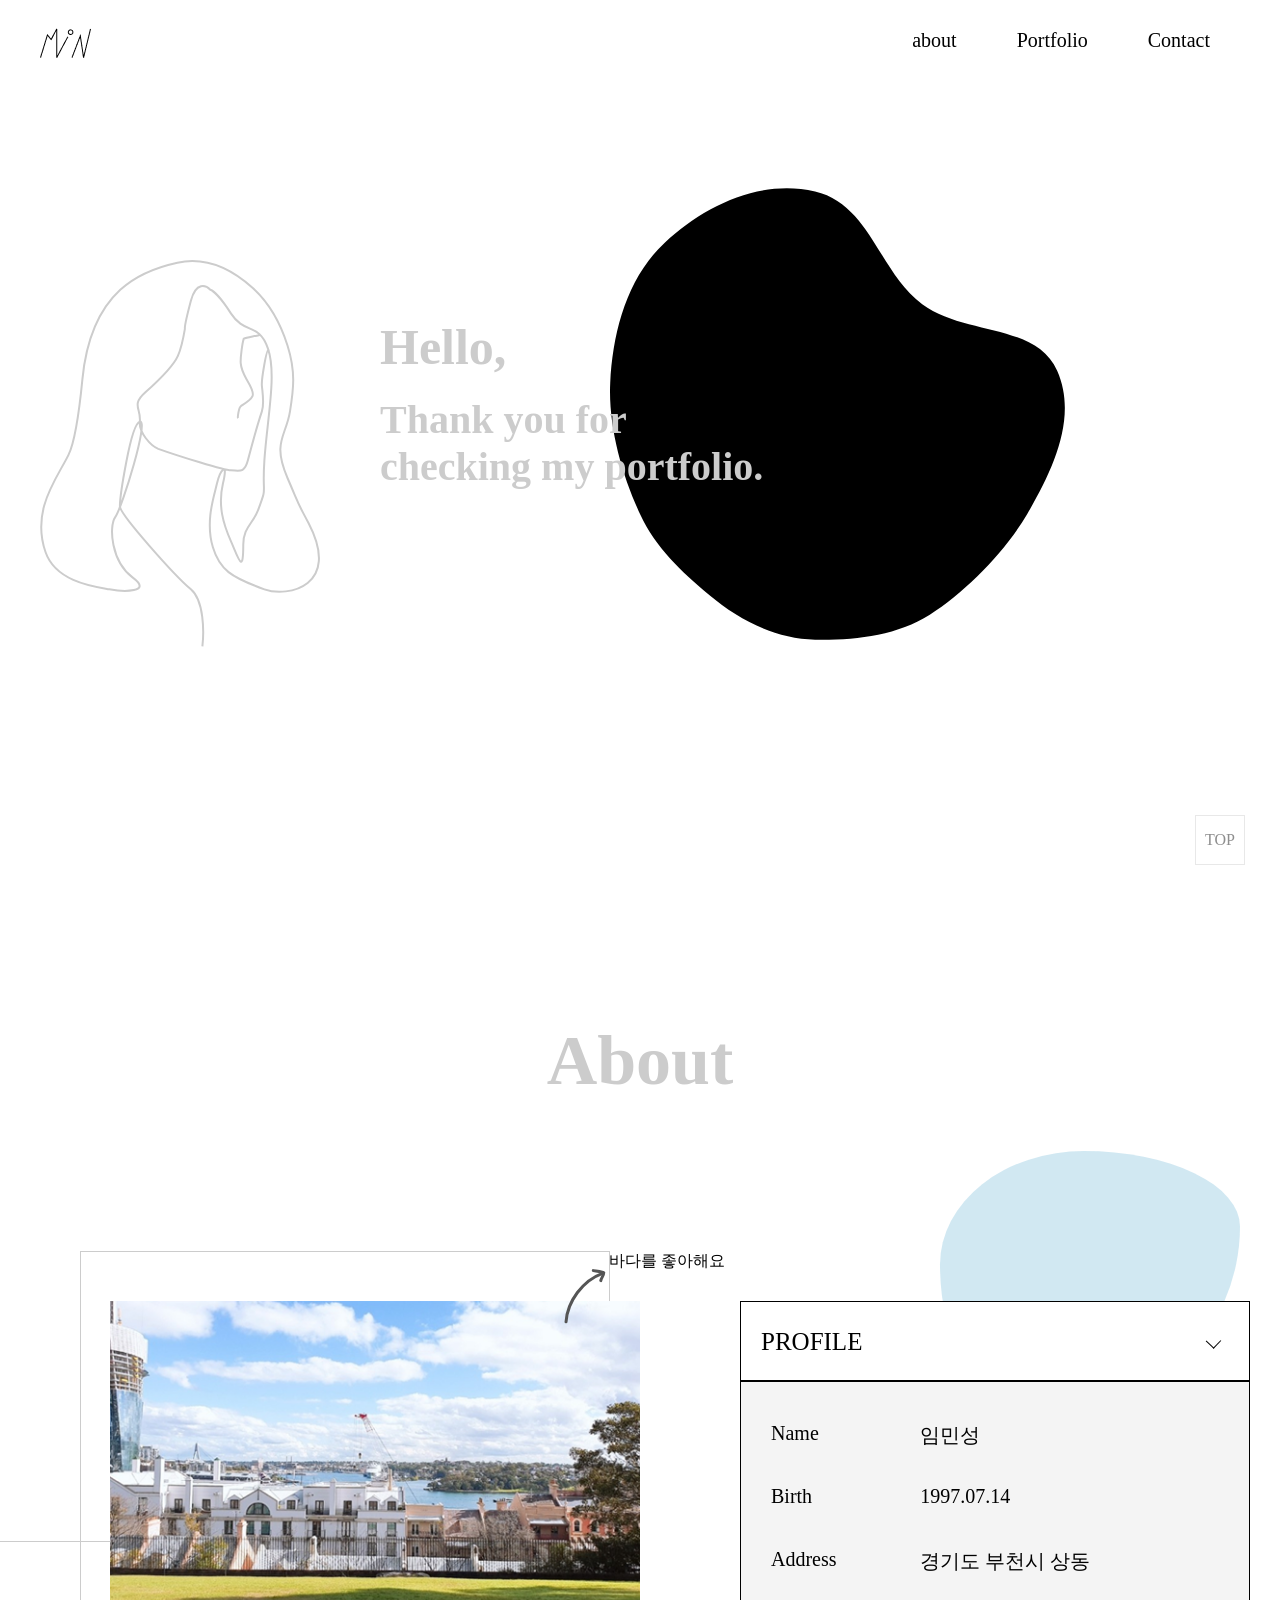
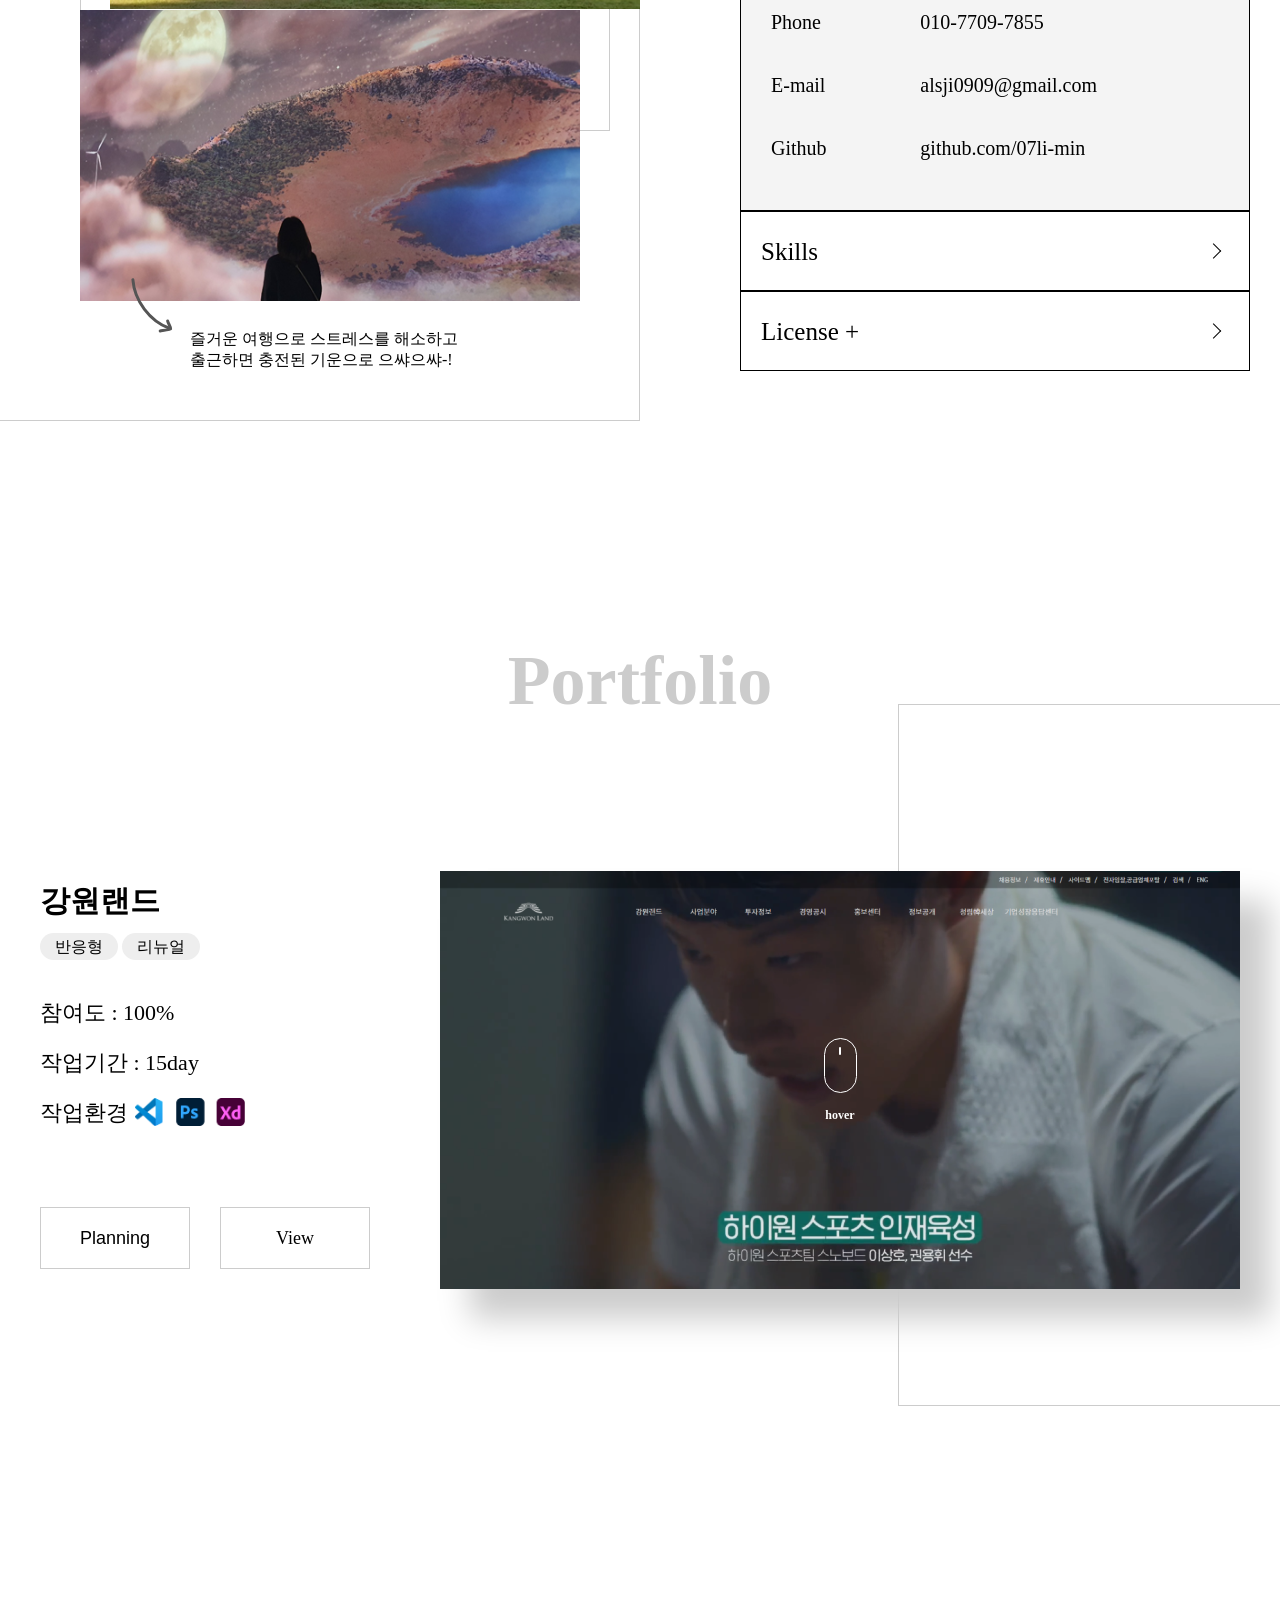
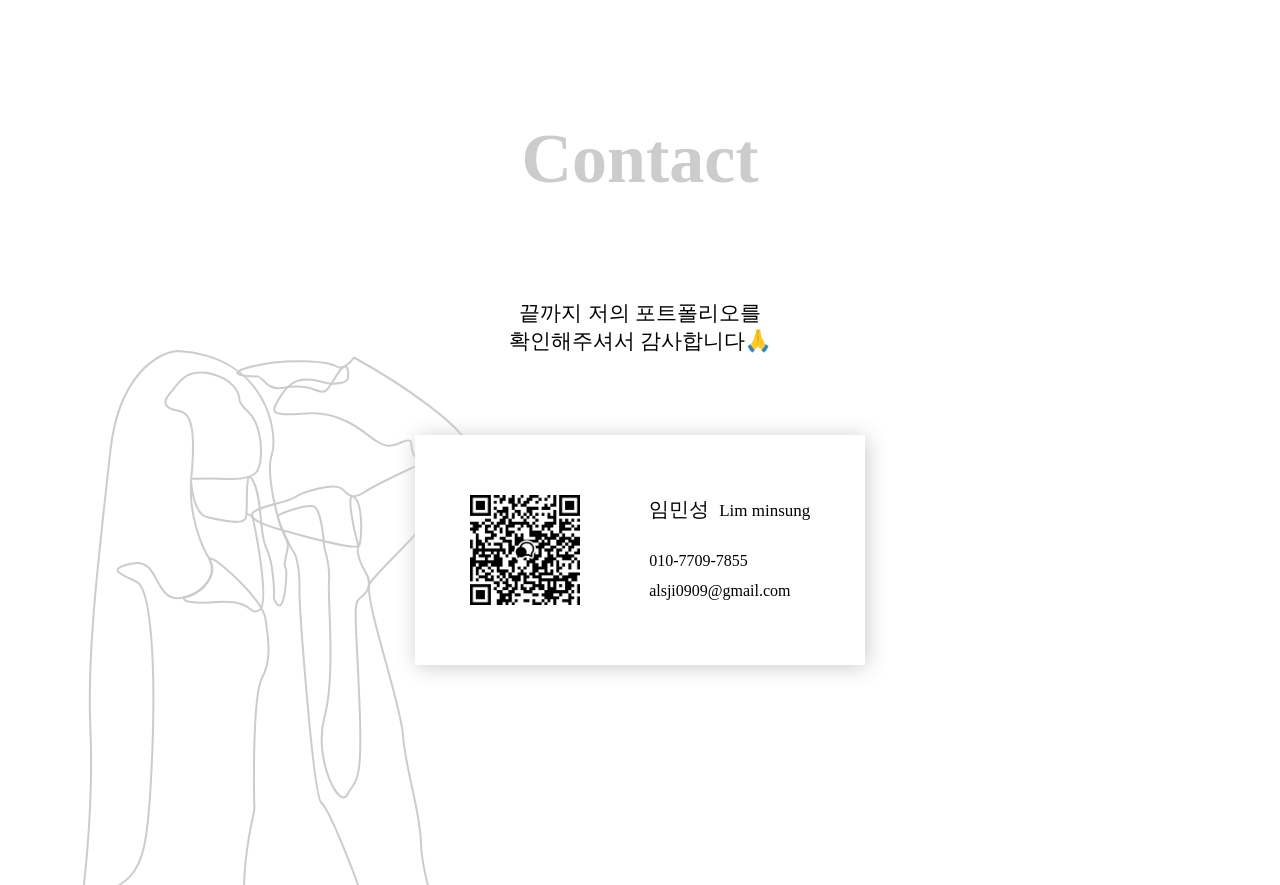
==== index.html @ 7eab8bcd "Add files via upload" ====
<!DOCTYPE html>
<html lang="ko">
<head>
  <meta charset="UTF-8">
  <meta http-equiv="X-UA-Compatible" content="IE=edge">
  <meta name="viewport" content="width=device-width, initial-scale=1.0">
  <meta property="og:url" content="//lmspor.dothome.co.kr/portfolio/">
  <meta property="og:title" content="개인포트폴리오">
  <meta property="og:description" content="개인 포트폴리오 입니다">
  <meta property="og:type" content="website">
  <link rel="icon" sizes="36x36" href="./img/favicon/android-icon-36x36.png">
  <link rel="icon" sizes="48x48" href="./img/favicon/android-icon-48x48.png">
  <link rel="icon" sizes="57x57" href="./img/favicon/apple-icon-57x57.png">
  <link rel="icon" sizes="60x60" href="./img/favicon/apple-icon-60x60.png">
  <link rel="icon"  sizes="16x16" href="./img/favicon/favicon-16x16.png">
  <link rel="icon"  sizes="32x32" href="./img/favicon/favicon-32x32.png">
  <link rel="manifest" href="/manifest.json">
  <meta name="msapplication-TileColor" content="#ffffff">
  <meta name="msapplication-TileImage" content="./img/favicon/ms-icon-144x144.png">
  <meta name="theme-color" content="#ffffff">
  <title>임민성 | 웹퍼블리셔 포트폴리오</title>
  <link rel="stylesheet" href="./css/reset.css">
  <link rel="stylesheet" href="./css/font.css">
  <link rel="stylesheet" href="./css/lib/swiper(4.5.1).css">
  <link rel="stylesheet" href="./css/lib/aos.css">
  <link rel="stylesheet" href="./css/index.css">
  <script src="./js/lib/jquery-3.6.0.js"></script>
  <script src="./js/lib/swiper(4.5.1).min.js"></script>
  <script src="./js/lib/aos.js"></script>
  <script src="./js/index.js"></script>
</head>
<body>
    <header class="hd">
      <div class="inner">
        <h1 class="logo"><a href="#"><img src="./img/logo.png" alt="logo"></a></h1>
        <ul class="pc-gnb">
          <li class="dep1"><a href="#about">about</a></li>
          <li class="dep1"><a href="#portfolio">Portfolio</a></li>
          <li class="dep1"><a href="#contact">Contact</a></li>
        </ul>
        <ul class="mob-gnb">
          <li class="dep1"><a href="#about">about</a></li>
          <li class="dep1"><a href="#portfolio">Portfolio</a></li>
          <li class="dep1"><a href="#contact">Contact</a></li>
          <li class="wave"></li>
        </ul>
        <div class="menu-btn">
          <button>
            <span class="bar bar1"></span>
            <span class="bar bar2"></span>
            <span class="bar bar3"></span>
          </button>
        </div>
      </div>
    </header>
    <section class=" kv">
      <div class="inner">
        <div class="left">
          <svg width="280" height="387" viewBox="0 0 280 387" fill="none" xmlns="http://www.w3.org/2000/svg" style="">
            <path class="she-path" d="M162.388 386.33C164.055 371.996 164.088 340.53 150.888 329.33C134.388 315.33 79.8883 254.33 79.8883 246.33C79.8883 238.33 90.3142 164.187 99.8142 161.687M99.8142 161.687C109.314 159.187 82.3883 246.83 75.3883 256.83C68.3883 266.83 71.5 301.83 92.5 317.33C113.5 332.83 82.8884 331.83 69.3884 329.33C55.8884 326.83 16 322.5 5.50001 292C-9.06676 249.687 17 218.33 28.5 194.83C33.1555 185.316 37.5 169.5 42.3884 119.33C51.216 28.7301 102.888 10.1875 137.388 2.68747C171.888 -4.81253 197.5 14.3301 212.5 27.8301C227.5 41.3301 239.112 59.1704 247.5 85.5C255.888 111.83 253.5 129.517 250 151.33C245.911 176.815 232 182 247.5 218C263 254 256.013 239.161 268.5 263C301.5 326 247.911 337.756 224.388 329.33C190.888 317.33 179.5 309.5 172.888 287.33C165.161 261.416 173.888 236.83 176.888 223.83C179.888 210.83 188.77 198.687 182.888 223.83C177.743 245.824 183.388 264.187 190.888 281.187C198.388 298.187 203.27 315.945 203.27 284.545C203.27 267.188 212.886 264.161 218.27 249.687C227.888 223.83 221.888 238.33 224.388 200.329C227.149 158.373 237.005 114.467 227.888 88.3296C218.77 62.1871 204.888 74.8296 190.888 53.3296C179.688 36.1296 172.555 30.4963 170.388 29.8296C166.055 25.3296 156.088 21.2296 150.888 40.8296C145.688 60.4296 144.722 67.663 144.888 68.8296C143.888 74.8296 141.088 88.6296 137.888 95.8296C133.888 104.83 119.888 119.33 105.388 132.33C90.8883 145.33 101.314 148.187 99.8142 161.687ZM99.8142 161.687C98.6142 172.487 110.937 185.996 118.27 188.83C138.27 195.996 184.488 210.33 190.888 210.33C198.888 210.33 204.388 213.829 207.888 200.329C211.388 186.83 219.388 158.83 221.888 151.33C224.388 143.83 222.921 136.086 221.888 125.83C221.27 119.687 226.408 89.8296 228.408 89.8296C226.862 84.7821 222.216 74.273 218.77 75.1871C215 76.1871 206.437 77.6871 203.77 78.6871C202.27 83.1871 200.317 97.9871 200.717 103.187C201.217 109.687 204.5 115.687 206.5 119.187C208.5 122.687 214.5 131.687 212.5 136.187C210.5 140.687 202.77 144.687 200.77 146.187C198.77 147.687 197.5 157.187 198 158.187" stroke="#CCCCCC" stroke-width="2" ></path>
          </svg>
        </div>
        <div class="right">
          <div class="text-area">
            <h1>Hello,</h1>
            <p>Thank you for</p>
            <p>checking my portfolio.</p>
          </div>
          <svg class="item circle" width="455" height="453" viewBox="0 0 455 453">
            <path>
              <animate attributeName="d"  dur="30s" repeatCount="indefinite"
                values="
                M204.562 4.14417C152.639 -11.172 94.132 18.2284 54.5915 55.2389C17.0999 90.3317 2.70712 144.095 0.212524 195.419C-1.88547 238.583 11.8031 287.473 30.0558 326.634C45.7526 360.312 70.6122 383.407 98.9953 407.359C128.934 432.623 165.413 451.314 204.562 451.984C244.09 452.66 285.537 448.075 319 427C354.833 404.432 394.652 363.2 416.056 326.634C441.849 282.569 469.381 228.759 446.056 183.336C421.905 136.306 344.083 159.602 301.647 128.114C258.452 96.0628 256.136 19.3571 204.562 4.14417Z;
                M207.896 7.78632e-10C141.265 -0.000121204 95.6657 14.1502 55.481 51.3341C17.3785 86.5912 2.75121 140.607 0.21597 192.171C-1.91621 235.537 11.9954 284.656 30.5455 324C46.4981 357.836 71.7627 381.039 100.608 405.103C131.035 430.486 168.108 449.264 207.896 449.937C248.068 450.616 290.19 446.01 324.198 424.836C360.615 402.162 401.082 360.738 422.835 324C449.049 279.729 459.365 232.942 453.324 180.032C447.283 127.121 413.058 82.9697 369.931 51.3341C326.032 19.1326 281.513 7.78632e-10 207.896 7.78632e-10Z;
                M204.678 7.75243e-10C137.18 -0.000120677 90.9875 14.0886 50.2796 51.1106C11.681 86.2143 -21.7606 157.918 19 202C59.7606 246.082 67 259 67 296C67 333 39.3753 359.968 72.3201 405.982C105.265 451.996 164.373 447.309 204.678 447.979C245.374 448.655 291.132 433.066 325.583 411.984C362.475 389.409 400.38 359.168 422.416 322.59C448.971 278.512 459.422 231.928 453.302 179.248C447.182 126.568 412.512 82.6086 368.823 51.1106C324.353 19.0494 279.255 7.75243e-10 204.678 7.75243e-10Z;
                M212.934 4.23836e-10C147.662 -0.000121755 138.205 26.2321 114.996 75.6696C91.7879 125.107 85.0187 121.071 28.9316 180.848C-27.1556 240.625 10.5582 326.388 39.5688 358.17C68.5794 389.951 57.9422 379.357 92.7549 407.607C127.568 435.857 173.958 451.303 212.934 451.979C252.287 452.661 296.537 436.932 329.851 415.662C365.526 392.885 402.181 362.375 423.491 325.47C449.17 280.998 459.276 233.999 453.358 180.848C447.44 127.698 413.914 83.3462 371.666 51.567C328.662 19.2194 285.051 4.23836e-10 212.934 4.23836e-10Z;
                " />
              </path>
          </svg>
        </div>
      </div>
    </section>
    <section id="about" class="about">
      <h1 class="content-tit">About</h1>
      <div class="about-cont">
        <div class="photo-box" data-aos="fade-up">
          <div class="line">
            <p class="line1"></p>
            <p class="line2"></p>
          </div>
            <div class="photo photo-1">
              <p class="text">
                <img src="./img/photo-1.png" alt="photo-1">
                <span>바다를 좋아해요</span>
                <svg width="61" height="72" viewBox="0 0 61 72" fill="none" xmlns="http://www.w3.org/2000/svg">
                  <g id="arrow-top">
                    <path class="arrow-top1" d="M12.0251 60.833C13.5176 40.0454 28.7979 19.5915 48.45 12.3075" stroke="#555" stroke-width="3" stroke-linecap="round"/>
                    <path class="arrow-top2" d="M39.3237 9.60924C40.3289 9.79784 49.7429 10.9686 49.7535 11.2865C49.8598 14.4882 47.3477 16.6579 46.7887 19.6373" stroke="#555" stroke-width="3" stroke-linecap="round"/>
                  </g>
                </svg>
              </p>
            </div>
            <div class="photo photo-2">
              <p class="text">
                <img src="./img/photo-2.png" alt="photo-2">
                <span>즐거운 여행으로 스트레스를 해소하고<br>출근하면 충전된 기운으로 으쌰으쌰-!</span>
                <svg width="62" height="73" viewBox="0 0 62 73" fill="none" xmlns="http://www.w3.org/2000/svg" style="">
                  <g id="arrow-bottom">
                    <path class="arrow-bottom1" d="M12.8907 11.7403C14.3833 32.5279 29.6636 52.9817 49.3157 60.2657" stroke="#555555" stroke-width="3" stroke-linecap="round"></path>
                    <path class="arrow-bottom2" d="M40.1894 62.9639C41.1946 62.7753 50.6085 61.6045 50.6191 61.2866C50.7254 58.0849 48.2133 55.9152 47.6543 52.9358" stroke="#555555" stroke-width="3" stroke-linecap="round"></path>
                  </g>
                </svg>
              </p>
            </div>
        </div>
        <div class="accordion-box" data-aos="fade-up" data-aos-delay="300">
          <ul class="accordion">
            <li class="menu1 profile">
              <h2 class="main-tit">PROFILE</h2>
              <ul class="menu2">
                <li>
                  <p class="tit">Name</p>
                  <span class="txt">임민성</span>
                </li>
                <li>
                  <p class="tit">Birth</p>
                  <span class="txt">1997.07.14</span>
                </li>
                <li>
                  <p class="tit">Address</p>
                  <span class="txt">경기도 부천시 상동</span>
                </li>
                <li>
                  <p class="tit">Phone</p>
                  <span class="txt">010-7709-7855</span>
                </li>
                <li>
                  <p class="tit">E-mail</p>
                  <span class="txt">alsji0909@gmail.com</span>
                </li>
                <li>
                  <p class="tit">Github</p>
                  <a class="txt" href="//github.com/07li-min" target="_blank">github.com/07li-min</a>
                </li>
              </ul>
            </li>
            <li class="menu1 skills">
              <h2 class="main-tit">Skills</h2>
              <ul class="menu2">
                <li>
                  <p class="tit">
                    <i><img src="./img/ps-icon.png" alt="포토샵"></i>
                    iPhotoshop
                  </p>
                  <span class="txt">툴의 원활한 활용 및 포스터, 배너 제작 가능</span>
                </li>
                <li>
                  <p class="tit">
                    <i><img src="./img/ai-icon.png" alt="일러스트"></i>
                    Illustrator</p>
                  <span class="txt">기본 툴 활용 및 로고 제작 가능</span>
                </li>
                <li>
                  <p class="tit"><i><img src="./img/html&css-icon.png" alt=""></i>
                    html5 & css3
                  </p>
                  <span class="txt">웹표준 마크업 및 디자인 적용, 반응형 웹코딩 가능</span>
                </li>
                <li>
                  <p class="tit">
                    <i><img src="./img/js-icon.png" alt="js"></i>
                    JavaScript
                  </p>
                  <span class="txt">JavaScript와 jQuery의 기본 구조를 이해하며 활용 가능</span>
                </li>
                <li>
                  <p class="tit">
                    <i><img src="./img/github-icon.png" alt="git"></i>Github</p>
                  <span class="txt">vscode git 사용 및 기초 활용 가능 </span>
                </li>
              </ul>
            </li>
            <li class="menu1 lh">
              <h2 class="main-tit">License +</h2>
              <ul class="menu2 ">
                <li class="license">
                  <h3 class="tit">License</h3>
                  <p class="txt">
                    <strong>2021.06</strong>
                    GTQ 1급
                  </p>
                  <p class="txt">
                    <strong>2021.12</strong>
                    웹디자인기능사
                  </p>
                </li>
                <li class="history">
                  <h3 class="tit">History</h3>
                  <div class="txt">
                    <strong>2021.06 ~ 2022.01</strong>
                    <span>그린컴퓨터아카데미_교육수료</span>
                  </div>
                  <div class="txt">
                    <strong>2019.07 ~ 2020.09</strong>
                    <span>위벨롭그린_바이럴 마케팅</span>
                  </div>
                  <div class="txt">
                    <strong>2018.11 ~ 2019.06</strong>
                    <span>현대카드_인바운드 상담사</span>
                  </div>
                </li>
              </ul>
            </li>
          </ul>
  
          <div class="blob about-blob"></div>
  
        </div>
      </div>
    </section>
    <section id="portfolio" class="portfolio">
      <h1 class="content-tit">Portfolio</h1>
      <div class="inner" data-aos="fade-up" >
        <div class="content swiper" >
          <ul class="swiper-wrapper">
            <li class="item swiper-slide">
              <div class="text-box" >
                <div class="text-area">
                  <h2 class="tit">강원랜드</h2>
                  <p class="txt-label">
                    <span>반응형</span>
                    <span>리뉴얼</span>
                  </p>
                  <p class="txt">참여도 : 100%</p>
                  <p class="txt">작업기간 : 15day</p>
                  <p class="txt env">작업환경<span class="icon-img icon1"></span></p>
                </div>
                <div class="text-btn">
                  <button class="btn btn1" data-modal="modal1">Planning</button>
                  <a class="btn" href="//07li-min.github.io/kangwonland/" target="_blank">View</a>
                </div>
              </div>
              <div class="img-box" data-aos="fade-up" data-aos-delay="100">
                <div class="img-area" style="background-image: url(./img/kangwonland.png);"></div>
                <div class="mouser">
                  <div class="scrolldown">
                    <span class="scroll">
                      <span class="dot"></span>
                    </span>
                    hover
                  </div>
                </div>
              </div>
            </li>
            <li class="item swiper-slide">
              <div class="text-box">
                <div class="text-area">
                  <h2 class="tit">비플레인</h2>
                  <p class="txt-label">
                    <span>반응형</span>
                    <span>이벤트페이지</span>
                  </p>
                  <p class="txt">참여도 : 100%</p>
                  <p class="txt">작업기간 : 20day</p>
                  <p class="txt env">작업환경<span class="icon-img icon2"></span></p>
                </div>
                <div class="text-btn">
                  <button class="btn btn1" data-modal="modal2">Planning</button>
                  <a class="btn" href="//07li-min.github.io/beplain/" target="_blank" >View</a>
                </div>
              </div>
              <div class="img-box">
                <div class="img-area" style="background-image: url(./img/beplain.png);"></div>
                <div class="mouser">
                  <div class="scrolldown">
                    <span class="scroll">
                      <span class="dot"></span>
                    </span>
                    hover
                  </div>
                </div>
              </div>
            </li>
            <li class="item swiper-slide">
              <div class="text-box">
                <div class="text-area">
                  <h2 class="tit">쌍용자동차</h2>
                  <p class="txt-label">
                    <span>반응형</span>
                    <span>리디자인</span>
                  </p>
                  <p class="txt">참여도 : 100%</p>
                  <p class="txt">작업기간 : 20day</p>
                  <p class="txt env">작업환경<span class="icon-img icon3"></span></p>
                </div>
                <div class="text-btn">
                  <button class="btn btn1" data-modal="modal3">Planning</button>
                  <a class="btn" href="//07li-min.github.io/ssangyong//" target="_blank" >View</a>
                </div>
              </div>
              <div class="img-box">
                <div class="img-area" style="background-image: url(./img/ssangyong.png);"></div>
                <div class="mouser">
                  <div class="scrolldown">
                    <span class="scroll">
                      <span class="dot"></span>
                    </span>
                    hover
                  </div>
                </div>
              </div>
            </li>
            <li class="item swiper-slide">
              <div class="text-box">
                <div class="text-area">
                  <h2 class="tit">PETHROOM</h2>
                  <p class="txt-label">
                    <span>리디자인</span>
                  </p>
                  <p class="txt">참여도 : 100%</p>
                  <p class="txt">작업기간 : 1day</p>
                  <p class="txt env">작업환경<span class="icon-img icon4"></span></p>
                </div>
                <div class="text-btn">
                  <button class="btn btn1" data-modal="modal4">Planning</button>
                </div>
              </div>
              <div class="img-box">
                <div class="img-area" style="background-image: url(./img/PETHROOM.png);"></div>
                <div class="mouser">
                  <div class="scrolldown">
                    <span class="scroll">
                      <span class="dot"></span>
                    </span>
                    hover
                  </div>
                </div>
              </div>
            </li>
            <li class="item swiper-slide">
              <div class="text-box">
                <div class="text-area">
                  <h2 class="tit">밀리의 서재</h2>
                  <p class="txt-label">
                    <span>네이버 블로그</span>
                  </p>
                  <p class="txt">참여도 : 100%</p>
                  <p class="txt">작업기간 : 1day</p>
                  <p class="txt env">작업환경<span class="icon-img icon5"></span></p>
                </div>
                <div class="text-btn">
                  <button class="btn btn1" data-modal="modal5">Planning</button>
                  <a class="btn" href="//blog.naver.com/thalomo714" target="_blank" >View</a>
                </div>
              </div>
              <div class="img-box">
                <div class="img-area" style="background-image: url(./img/millie.png); animation:none;"></div>
              </div>
            </li>
            <li class="item swiper-slide">
              <div class="text-box">
                <div class="text-area">
                  <h2 class="tit">파리바게뜨</h2>
                  <p class="txt-label">
                    <span>반응형</span>
                    <span>클론코딩</span>
                  </p>
                  <p class="txt">참여도 : 100%</p>
                  <p class="txt">작업기간 : 1day</p>
                  <p class="txt env">작업환경<span class="icon-img icon6"></span></p>
                </div>
                <div class="text-btn">
                  <button class="btn btn1" data-modal="modal6">Planning</button>
                  <a class="btn" href="//07li-min.github.io/parisbaguette/" target="_blank" >View</a>
                </div>
              </div>
              <div class="img-box">
                <div class="img-area" style="background-image: url(./img/parisbaguette.png);"></div>
                <div class="mouser">
                  <div class="scrolldown">
                    <span class="scroll">
                      <span class="dot"></span>
                    </span>
                    hover
                  </div>
                </div>
              </div>
            </li>
          </ul>
          <div class="arrow" data-aos="fade-up" data-aos-delay="100">
            <div class="swiper-button-prev"></div>
            <div class="swiper-button-next"></div>
          </div>
        </div>
      </div>
    </section>
    <footer id="contact" class="contact">
      <h1 class="content-tit">Contact</h1>
      <div class="inner">
        <div class="main-tit" data-aos="fade-up" data-aos-delay="100">
          <p>끝까지 저의 포트폴리오를</p>
          <p>확인해주셔서 감사합니다🙏</p>
        </div>
        <ul class="cont-box" data-aos="fade-up" data-aos-delay="200" >
          <li class="qr-code"><a href="//open.kakao.com/o/skmzqORd"><img src="./img/KakaoTalk_QR.jpg" alt="카카오톡QR코드"></a></li>
          <li class="txt-area">
            <h3 class="sub-tit">임민성<span>Lim minsung</span></h3>
            <p class="phon">010-7709-7855</p>
            <p class="email">alsji0909@gmail.com</p>
          </li>
        </ul>
        <svg class="cont-svg" data-aos="fade-up" data-aos-delay="500" width="523" height="982" viewBox="0 0 523 982" fill="none" xmlns="http://www.w3.org/2000/svg">
          <g>
            <path class="path path1" d="M227.838 2C208.838 3.16667 168.738 24.8 160.338 102C149.838 198.5 136.838 301 140.338 378C143.838 455 133.338 574 122.838 586C114.438 595.6 126.969 616 131.838 609.5C135.969 604 135.638 596.6 144.838 599C156.338 602 154.838 585.5 152.338 579C149.838 572.5 141.838 551.5 168.338 536.5C194.838 521.5 198.838 493.5 202.338 401.5C205.838 309.5 200.338 240 186.838 233C173.338 226 153.338 220 182.838 214.5C212.338 209 202.338 259 236.838 247.5C264.438 238.3 263.672 219 259.838 210.5C252.172 198.667 237.738 165.6 241.338 128C245.838 81 241.338 64 229.338 62C217.338 60 210.338 55.5 219.838 44.5C229.338 33.5 235.838 18.5 261.838 25C282.638 30.2 288.838 43.5 289.338 49.5C289.005 52.8333 292.157 57.2005 298.338 63C308.463 72.5 311.588 91.4398 310.963 105.44C310.272 120.932 308.463 130.94 278.463 129.94C248.463 128.94 242.338 130.5 241.338 129.5C240.338 128.5 242.338 164.5 256.838 168C271.338 171.5 293.338 176.5 295.838 169C298.338 161.5 293.838 113.5 303.338 132.5C312.838 151.5 308.838 183.5 316.338 199C323.838 214.5 324.338 244.5 323.838 247.5C323.338 250.5 331.838 270.5 335.338 239C338.838 207.5 332.338 225.5 335.338 210.5C338.338 195.5 339.838 198 333.838 185C327.838 172 315.338 125 321.838 105.5C328.338 86 318.338 7.5 227.838 2Z" stroke="#CCCCCC" stroke-width="2"></path>
            <path class="path path2" d="M305.963 27.5C292.797 27.1666 273.563 24.7 301.963 17.5C337.463 8.49998 378.463 12.5 386.463 17.5C392.863 21.5 400.797 13.1667 403.963 8.5C443.463 30.3333 522.263 80.4 521.463 106C520.463 138 427.463 221 419.963 234C412.463 247 450.963 353.5 452.963 386C454.963 418.5 470.463 462.5 470.963 494C471.463 525.5 494.463 594.5 496.963 595.5C499.463 596.5 500.463 605 490.963 610C481.463 615 453.463 629.5 448.463 624.5C443.463 619.5 422.963 588 416.463 562.5C409.963 537 379.963 461 371.463 454C362.963 447 348.963 254 349.463 238C349.963 222 346.463 207 343.963 203.5C341.463 200 327.469 172 327.969 167C328.192 164.772 355.963 155 363.963 157.5C370.363 159.5 373.63 186.333 374.463 199.5C376.463 205.333 380.163 220.2 378.963 233C377.463 249 385.798 326.5 374.463 368C363.129 409.5 389.463 461.5 397.463 445.5C405.463 429.5 412.963 439.5 409.463 354C405.963 268.5 402.963 254 409.463 249.5C415.963 245 423.463 236.5 415.463 223C407.463 209.5 406.463 199.5 408.963 197C411.463 194.5 413.963 155.5 403.963 148C395.963 142 402.969 178.333 408.469 197C406.469 198.667 390.263 197.5 333.463 181.5C262.463 161.5 331.963 156.5 343.463 149C354.963 141.5 382.963 134.5 390.463 139C397.963 143.5 399.963 153 415.463 142.5C430.963 132 484.963 109.5 474.463 111.5C463.963 113.5 461.463 99.5 461.463 97C461.463 94.5 462.963 88 450.963 93.5C438.963 99 434.463 97 425.463 91.5C416.463 86 393.963 62 356.963 64.5C319.963 67 320.469 64.5 328.963 49.8746C337.326 35.4759 345.463 30.5 356.963 30.5C368.463 30.5 372.463 34 379.963 34.5C387.463 35 397.463 34 397.963 29C398.463 24 398.463 8 387.463 25C376.463 42 377.463 46 363.963 40.5C350.463 35 335.963 38.5 331.463 39C326.963 39.5 320.463 38.5 316.463 34.5C312.463 30.5 307.463 26 305.963 27.5Z" stroke="#CCCCCC" stroke-width="2" ></path>
            <path class="path path3" d="M296.469 164C296.969 165.333 301.028 165.64 302.463 168.5C303.969 171.5 320.463 254 309.463 261C298.463 268 304.969 250 266.469 253C235.669 255.4 232.303 251 234.469 248.5C247.469 247 268.476 227.5 260.469 213C250.596 195.118 312.463 247.5 315.463 269.5C318.463 291.5 321.963 310.5 311.963 329C301.963 347.5 303.963 454 304.463 458.5C304.963 463 293.463 499 293.963 544C294.463 589 310.463 668.5 319.463 677.5C328.463 686.5 315.963 701 300.963 704.5C285.963 708 232.463 740.5 213.463 740C194.463 739.5 201.463 692.5 196.463 626.5C191.463 560.5 193.463 536 183.963 559C174.463 582 167.463 621 154.463 621.5C152.386 621.58 150.002 621.392 147.463 621.015M147.463 621.015C134.112 619.034 116.463 611.84 116.463 611C116.463 610 121.469 593.5 119.969 598.5C118.469 603.5 112.463 626 111.963 628C111.529 629.735 111.6 635 112.963 638C115.463 643.5 114.603 645.693 116.463 649C120.963 657 122.463 657 124.463 654C126.463 651 127.963 648 126.963 634.5C125.963 621 133.463 613.5 134.963 620.5C136.463 627.5 133.463 644.5 130.963 647C128.463 649.5 132.963 650 134.963 649C136.752 648.106 143.797 629.677 147.463 621.015Z" stroke="#CCCCCC" stroke-width="2"></path>
            <path class="path path4" d="M127.463 650.5C118.797 661.667 100.363 689.9 95.9633 713.5C90.4633 743 92.9633 746 79.9633 746C66.9633 746 48.9633 748.5 47.9633 749.5C46.9633 750.5 40.4633 753.5 39.9633 762C39.4633 770.5 3.70004 950.641 2.46326 956C0.963257 962.5 -4.53674 977 22.9633 973.5C50.4633 970 204.963 987.5 228.963 976.5C252.963 965.5 247.463 837 249.463 812.5C251.063 792.9 249.13 764 247.963 752C249.297 748.167 241.563 741.4 205.963 743C161.463 745 79.9819 746.596 87.9633 745C95.4633 743.5 113.852 656.174 128.963 649.5M128.963 649.5C129.672 648.5 135.031 649.848 138.963 652.5C160.463 667 204.463 719 204.463 754.5C204.463 790.587 209.463 850 190.963 935C172.463 1020 152.963 971 165.963 902C178.963 833 191.691 750.618 188.463 743.702C184.963 736.202 148.463 677.5 143.463 672.5C138.654 667.692 122.255 650 128.963 649.5Z" stroke="#CCCCCC" stroke-width="2"></path>
          </g>
        </svg>
      </div>
      <div class="blob blob-1" data-aos="fade-up" data-aos-delay="100"></div>
      <div class="blob blob-2" data-aos="fade-up" data-aos-delay="100"></div>
      <div class="blob blob-3" data-aos="fade-up" data-aos-delay="100"></div>
    </footer>
    <div class="quick-btn"><a href="#">TOP</a></div>

  <!-- [s]modal -->
  <div id="modal1" class="modal modal-window">
    <div class="modal-box">
      <div class="modal-hd">
        <h2 class="tit">Planning</h2>
        <button></button>
      </div>
      <div class="modal-body">
        <div class="txt">
          <p>간략하고 단순한 구조의 강원랜드사이트를 조금 더 사업화하는 상품을돋보이게하고 전하고자 하던</p>
          <p>기업소개와 알림 소식들을 한 페이지에 한 눈에 보기 쉽고 편하게 살펴볼 수 있도록 구조를 만들고</p>
          <p>기존 사이트 메인페이지에 있는 항목들은 기업에서 전하고자 하는 내용으로 판단하여 최대한으로 리뉴얼 페이지에 적용하였으며, 상단 메뉴의 경우 그대로 사용해도 좋다고 생각해 클론코딩으로 진행하였습니다.</p>
          <p>강원랜드의 아이덴티티 색상인 청녹색은 버튼 hover을 통해 포인트를 두었고,</p>
          <p>또한, 강원랜드의 경우 scss를 사용하여 조금 더 쉽게 유지보수를 할 수 있도록 제작하였습니다.</p>
        </div>
        <span class="modal-img" style="background-image: url(./img/kangwonland-modal.png);"></span>
      </div>
    </div>
  </div>

  <div id="modal2" class="modal modal-window">
    <div class="modal-box">
      <div class="modal-hd">
        <h2 class="tit">Planning</h2>
        <button></button>
      </div>
      <div class="modal-body">
        <div class="txt">
          <p>
            환경보호와 동식물과의 공존하는 클린뷰티
            비플레인 브랜드 정체성과 현 코스메틱 
            트렌드 접목하여
            미니멀리즘 스킨케어로 폐기되는 화장품 
            패키지를 줄이는 SNS 챌린지 이벤트를 
            기획하게 되었습니다.
          </p>
          <p>
            많은 정보를 취할 수 있는 SNS 통하여 
            불특정 다수에게 이벤트를 공유하고, 추첨 
            증정품을 제공하여 소비자들의 이벤트 
            참여도를 높였으며
          </p>
          <p>
            SNS 인입되는 신규 고객 대상으로 다룬 
            별개의 이벤트 또한 진행하여 비플레인에 
            관심을 갖고 참여할 수 있도록 
            유도하였습니다.
          </p>
          <p>
            또한 비플레인 이미지를 고려하여 차분하면서
            심플한 방향으로 디자인 하였고, 포인트를 주어 
            심심한 느낌을 줄였습니다. 
          </p>
        </div>
        <span class="modal-img" style="background-image: url(./img/beplain-modal.png);"></span>
      </div>
    </div>
  </div>

  <div id="modal3" class="modal modal-window">
    <div class="modal-box">
      <div class="modal-hd">
        <h2 class="tit">Planning</h2>
        <button></button>
      </div>
      <div class="modal-body">
        <div class="txt">
          <p>쌍용자동차에서 진행하는 이벤트 및 멤버십혜택,
            소비자가 알아야 할 컨텐츠 부분들이 목록별이 아닌
            하나의 슬라이드로 통합되어 있어 이러한 것들을
            인지하지 못하여 이용하지 못하는 경우가 있을거라
            판단하여 이러한 단점들을 보안하였고 
          </p>
          <p>기존 사이트의 font-size들이 대체적으로 작아 
            소비자 입장에서 잘 보이지 않을 수 있다고 생각해
            기본적인 font-size들을 높이고 깔끔한 화이트톤으로
            디자인 하였습니다.
          </p>
          <p>
            또한, 인기 기종을 BEST 항목에 넣어 해당 기종의 기본 정보와 
            견적을 한 곳에서 바로 해결할 수 있도록 하였고,
            기존 사이트의 footer 부분에 고객센터에 대한 정보가
            부족하여 소비자가 더 편리하고 이용할 수 있도록 이용시간과
            팩스번호를 삽입하였고 footer 부분 좌측 상단에
            배치하여 찾기 쉽도록 하였습니다.
          </p>
        </div>
        <span class="modal-img" style="background-image: url(./img/ssangyong-modal.png);"></span>
      </div>
    </div>
  </div>

  <div id="modal4" class="modal modal-window">
    <div class="modal-box">
      <div class="modal-hd">
        <h2 class="tit">Planning</h2>
        <button></button>
      </div>
      <div class="modal-body">
        <div class="txt">
        <p>
          기존 페스룸 메인페이지의 경우 제품보다는
          브랜드 소개 페이지 형식으로 디자인이 되어 있어
          제품을 찾고자 하는 소비자로 보았을 때,
          이용하기에 불편하다는 단점으로 보아
          일부를 새롭게 리디자인을 해보았습니다
        </p>
        <p>
          브랜드 소개의 경우 짧은 문장으로 두었고 하단에
          브랜드 소개 페이지 목록과 공지사항, 리뷰를 볼 수 있도록
          나누어 디자인 하였고 페스룸의 인기 제품을 메인 페이지에서
          확인 할 수 있도록 하였고,
          <br>
          하단에 있던 신제품에 대한 홍보 이미지도 상단으로 배치를 바꾸었고
          페스룸의 SNS 게시물을 볼 수 있는 부분도 배치하여 언제든지 소비자들이
          SNS 소식을 볼 수 있도록 했습니다.
        </p>
        <P>
          최하단 부분의 경우 브랜드에서 강조하는 부분으로 보았기 때문에
          그대로 사용하되 영문과 한문 순서가 뒤바뀐 부분과 여백을 조금 더 주어
          가독성이 좋도록 수정하였습니다. 
        </P>
        </div>
        <span class="modal-img" style="background-image: url(./img/PETHROOM-modal.png);"></span>
      </div>
    </div>
  </div>

  <div id="modal5" class="modal modal-window">
    <div class="modal-box">
      <div class="modal-hd">
        <h2 class="tit">Planning</h2>
        <button></button>
      </div>
      <div class="modal-body">
        <div class="txt">
        <p>
          저렴한 금액대에 다양한 전자책과 오디오북을 
          구독권을 이용해 접할수 있는 밀리의 서재, 
          현재 인스타그램과 페이스북, 유튜브를 이용해 
          홍보 또는 인기서적, 새로들어온 
          도서들을 알리고 있으나 한국인에게 가장 
          익숙하면서 접근성이 좋은 네이버 공식 
          블로그는 없어 제작하게되었습니다
        </p>
        <p>
          스킨 변경을 통해 링크변경 및 디자인을
          수정을 하여 유지보수가 가능합니다.
        </p>
        </div>
        <span class="modal-img" style="background-image: url(./img/millie-modal.png);"></span>
      </div>
    </div>
  </div>

  <div id="modal6" class="modal modal-window">
    <div class="modal-box">
      <div class="modal-hd">
        <h2 class="tit">Planning</h2>
        <button></button>
      </div>
      <div class="modal-body">
        <div class="txt">
        <p>
          float로 할 수 없는 flex만의 기능에 대해 
          <br> 
          알아보고 응용해보고자 하여
          <br>
          파리바게뜨 클론 코딩을 해보았습니다
        </p>
        </div>
        <span class="modal-img" style="background-image: url(./img/parisbaguette-modal.png);"></span>
      </div>
    </div>
  </div>



</body>
</html>
---- css/font.css ----
@charset "utf-8";


@font-face {
  font-family: 'NotoSansKR';
  font-style: none;
  font-weight: 400;
  src: local('NotoSansKR-Light'),
  url(../font/NotoSans_KR/NotoSansKR-Light.otf) format('otf');
}

@font-face {
  font-family: 'NotoSansKR';
  font-style: none;
  font-weight: 500;
  src: local('NotoSansKR-Medium'),
  url(../font/NotoSans_KR/NotoSansKR-Medium.otf) format('otf');
}

@font-face {
  font-family: 'Montserrat';
  font-style: none;
  font-weight: 700;
  src: local('Montserrat-Bold'),
  url(../font/Montserrat/Montserrat-Bold.ttf) format('ttf');
}

@font-face {
  font-family: 'Montserrat';
  font-style: none;
  font-weight: 600;
  src: local('Montserrat-SemiBold'),
  url(../font/Montserrat/Montserrat-SemiBold.ttf) format('ttf');
}

@font-face {
  font-family: 'Montserrat';
  font-style: none;
  font-weight: 500;
  src: local('Montserrat-Medium'),
  url(../font/Montserrat/Montserrat-Medium.ttf) format('ttf');
}

@font-face {
  font-family: 'Montserrat';
  font-style: none;
  font-weight: 400;
  src: local('Montserrat-Regular'),
  url(../font/Montserrat/Montserrat-Regular.ttf) format('ttf');
}


@font-face {
  font-family: 'Montserrat';
  font-style: none;
  font-weight: 300;
  src: local('Montserrat-Light'),
  url(../font/Montserrat/Montserrat-Light.ttf) format('ttf');
}
---- css/lib/swiper(4.5.1).css ----
/**
 * Swiper 4.5.1
 * Most modern mobile touch slider and framework with hardware accelerated transitions
 * http://www.idangero.us/swiper/
 *
 * Copyright 2014-2019 Vladimir Kharlampidi
 *
 * Released under the MIT License
 *
 * Released on: September 13, 2019
 */
 .swiper-container {
  margin-left: auto;
  margin-right: auto;
  position: relative;
  overflow: hidden;
  list-style: none;
  padding: 0;
  /* Fix of Webkit flickering */
  z-index: 1;
}
.swiper-container-no-flexbox .swiper-slide {
  float: left;
}
.swiper-container-vertical > .swiper-wrapper {
  -webkit-box-orient: vertical;
  -webkit-box-direction: normal;
  -webkit-flex-direction: column;
  -ms-flex-direction: column;
  flex-direction: column;
}
.swiper-wrapper {
  position: relative;
  width: 100%;
  height: 100%;
  z-index: 1;
  display: -webkit-box;
  display: -webkit-flex;
  display: -ms-flexbox;
  display: flex;
  -webkit-transition-property: -webkit-transform;
  transition-property: -webkit-transform;
  -o-transition-property: transform;
  transition-property: transform;
  transition-property: transform, -webkit-transform;
  -webkit-box-sizing: content-box;
  box-sizing: content-box;
}
.swiper-container-android .swiper-slide,
.swiper-wrapper {
  -webkit-transform: translate3d(0px, 0, 0);
  transform: translate3d(0px, 0, 0);
}
.swiper-container-multirow > .swiper-wrapper {
  -webkit-flex-wrap: wrap;
  -ms-flex-wrap: wrap;
  flex-wrap: wrap;
}
.swiper-container-free-mode > .swiper-wrapper {
  -webkit-transition-timing-function: ease-out;
  -o-transition-timing-function: ease-out;
  transition-timing-function: ease-out;
  margin: 0 auto;
}
.swiper-slide {
  -webkit-flex-shrink: 0;
  -ms-flex-negative: 0;
  flex-shrink: 0;
  width: 100%;
  height: 100%;
  position: relative;
  -webkit-transition-property: -webkit-transform;
  transition-property: -webkit-transform;
  -o-transition-property: transform;
  transition-property: transform;
  transition-property: transform, -webkit-transform;
}
.swiper-slide-invisible-blank {
  visibility: hidden;
}
/* Auto Height */
.swiper-container-autoheight,
.swiper-container-autoheight .swiper-slide {
  height: auto;
}
.swiper-container-autoheight .swiper-wrapper {
  -webkit-box-align: start;
  -webkit-align-items: flex-start;
  -ms-flex-align: start;
  align-items: flex-start;
  -webkit-transition-property: height, -webkit-transform;
  transition-property: height, -webkit-transform;
  -o-transition-property: transform, height;
  transition-property: transform, height;
  transition-property: transform, height, -webkit-transform;
}
/* 3D Effects */
.swiper-container-3d {
  -webkit-perspective: 1200px;
  perspective: 1200px;
}
.swiper-container-3d .swiper-wrapper,
.swiper-container-3d .swiper-slide,
.swiper-container-3d .swiper-slide-shadow-left,
.swiper-container-3d .swiper-slide-shadow-right,
.swiper-container-3d .swiper-slide-shadow-top,
.swiper-container-3d .swiper-slide-shadow-bottom,
.swiper-container-3d .swiper-cube-shadow {
  -webkit-transform-style: preserve-3d;
  transform-style: preserve-3d;
}
.swiper-container-3d .swiper-slide-shadow-left,
.swiper-container-3d .swiper-slide-shadow-right,
.swiper-container-3d .swiper-slide-shadow-top,
.swiper-container-3d .swiper-slide-shadow-bottom {
  position: absolute;
  left: 0;
  top: 0;
  width: 100%;
  height: 100%;
  pointer-events: none;
  z-index: 10;
}
.swiper-container-3d .swiper-slide-shadow-left {
  background-image: -webkit-gradient(linear, right top, left top, from(rgba(0, 0, 0, 0.5)), to(rgba(0, 0, 0, 0)));
  background-image: -webkit-linear-gradient(right, rgba(0, 0, 0, 0.5), rgba(0, 0, 0, 0));
  background-image: -o-linear-gradient(right, rgba(0, 0, 0, 0.5), rgba(0, 0, 0, 0));
  background-image: linear-gradient(to left, rgba(0, 0, 0, 0.5), rgba(0, 0, 0, 0));
}
.swiper-container-3d .swiper-slide-shadow-right {
  background-image: -webkit-gradient(linear, left top, right top, from(rgba(0, 0, 0, 0.5)), to(rgba(0, 0, 0, 0)));
  background-image: -webkit-linear-gradient(left, rgba(0, 0, 0, 0.5), rgba(0, 0, 0, 0));
  background-image: -o-linear-gradient(left, rgba(0, 0, 0, 0.5), rgba(0, 0, 0, 0));
  background-image: linear-gradient(to right, rgba(0, 0, 0, 0.5), rgba(0, 0, 0, 0));
}
.swiper-container-3d .swiper-slide-shadow-top {
  background-image: -webkit-gradient(linear, left bottom, left top, from(rgba(0, 0, 0, 0.5)), to(rgba(0, 0, 0, 0)));
  background-image: -webkit-linear-gradient(bottom, rgba(0, 0, 0, 0.5), rgba(0, 0, 0, 0));
  background-image: -o-linear-gradient(bottom, rgba(0, 0, 0, 0.5), rgba(0, 0, 0, 0));
  background-image: linear-gradient(to top, rgba(0, 0, 0, 0.5), rgba(0, 0, 0, 0));
}
.swiper-container-3d .swiper-slide-shadow-bottom {
  background-image: -webkit-gradient(linear, left top, left bottom, from(rgba(0, 0, 0, 0.5)), to(rgba(0, 0, 0, 0)));
  background-image: -webkit-linear-gradient(top, rgba(0, 0, 0, 0.5), rgba(0, 0, 0, 0));
  background-image: -o-linear-gradient(top, rgba(0, 0, 0, 0.5), rgba(0, 0, 0, 0));
  background-image: linear-gradient(to bottom, rgba(0, 0, 0, 0.5), rgba(0, 0, 0, 0));
}
/* IE10 Windows Phone 8 Fixes */
.swiper-container-wp8-horizontal,
.swiper-container-wp8-horizontal > .swiper-wrapper {
  -ms-touch-action: pan-y;
  touch-action: pan-y;
}
.swiper-container-wp8-vertical,
.swiper-container-wp8-vertical > .swiper-wrapper {
  -ms-touch-action: pan-x;
  touch-action: pan-x;
}
.swiper-button-prev,
.swiper-button-next {
  position: absolute;
  top: 50%;
  width: 27px;
  height: 44px;
  margin-top: -22px;
  z-index: 10;
  cursor: pointer;
  background-size: 27px 44px;
  background-position: center;
  background-repeat: no-repeat;
}
.swiper-button-prev.swiper-button-disabled,
.swiper-button-next.swiper-button-disabled {
  opacity: 0.35;
  cursor: auto;
  pointer-events: none;
}
.swiper-button-prev,
.swiper-container-rtl .swiper-button-next {
  background-image: url("data:image/svg+xml;charset=utf-8,%3Csvg%20xmlns%3D'http%3A%2F%2Fwww.w3.org%2F2000%2Fsvg'%20viewBox%3D'0%200%2027%2044'%3E%3Cpath%20d%3D'M0%2C22L22%2C0l2.1%2C2.1L4.2%2C22l19.9%2C19.9L22%2C44L0%2C22L0%2C22L0%2C22z'%20fill%3D'%23007aff'%2F%3E%3C%2Fsvg%3E");
  left: 10px;
  right: auto;
}
.swiper-button-next,
.swiper-container-rtl .swiper-button-prev {
  background-image: url("data:image/svg+xml;charset=utf-8,%3Csvg%20xmlns%3D'http%3A%2F%2Fwww.w3.org%2F2000%2Fsvg'%20viewBox%3D'0%200%2027%2044'%3E%3Cpath%20d%3D'M27%2C22L27%2C22L5%2C44l-2.1-2.1L22.8%2C22L2.9%2C2.1L5%2C0L27%2C22L27%2C22z'%20fill%3D'%23007aff'%2F%3E%3C%2Fsvg%3E");
  right: 10px;
  left: auto;
}
.swiper-button-prev.swiper-button-white,
.swiper-container-rtl .swiper-button-next.swiper-button-white {
  background-image: url("data:image/svg+xml;charset=utf-8,%3Csvg%20xmlns%3D'http%3A%2F%2Fwww.w3.org%2F2000%2Fsvg'%20viewBox%3D'0%200%2027%2044'%3E%3Cpath%20d%3D'M0%2C22L22%2C0l2.1%2C2.1L4.2%2C22l19.9%2C19.9L22%2C44L0%2C22L0%2C22L0%2C22z'%20fill%3D'%23ffffff'%2F%3E%3C%2Fsvg%3E");
}
.swiper-button-next.swiper-button-white,
.swiper-container-rtl .swiper-button-prev.swiper-button-white {
  background-image: url("data:image/svg+xml;charset=utf-8,%3Csvg%20xmlns%3D'http%3A%2F%2Fwww.w3.org%2F2000%2Fsvg'%20viewBox%3D'0%200%2027%2044'%3E%3Cpath%20d%3D'M27%2C22L27%2C22L5%2C44l-2.1-2.1L22.8%2C22L2.9%2C2.1L5%2C0L27%2C22L27%2C22z'%20fill%3D'%23ffffff'%2F%3E%3C%2Fsvg%3E");
}
.swiper-button-prev.swiper-button-black,
.swiper-container-rtl .swiper-button-next.swiper-button-black {
  background-image: url("data:image/svg+xml;charset=utf-8,%3Csvg%20xmlns%3D'http%3A%2F%2Fwww.w3.org%2F2000%2Fsvg'%20viewBox%3D'0%200%2027%2044'%3E%3Cpath%20d%3D'M0%2C22L22%2C0l2.1%2C2.1L4.2%2C22l19.9%2C19.9L22%2C44L0%2C22L0%2C22L0%2C22z'%20fill%3D'%23000000'%2F%3E%3C%2Fsvg%3E");
}
.swiper-button-next.swiper-button-black,
.swiper-container-rtl .swiper-button-prev.swiper-button-black {
  background-image: url("data:image/svg+xml;charset=utf-8,%3Csvg%20xmlns%3D'http%3A%2F%2Fwww.w3.org%2F2000%2Fsvg'%20viewBox%3D'0%200%2027%2044'%3E%3Cpath%20d%3D'M27%2C22L27%2C22L5%2C44l-2.1-2.1L22.8%2C22L2.9%2C2.1L5%2C0L27%2C22L27%2C22z'%20fill%3D'%23000000'%2F%3E%3C%2Fsvg%3E");
}
.swiper-button-lock {
  display: none;
}
.swiper-pagination {
  position: absolute;
  text-align: center;
  -webkit-transition: 300ms opacity;
  -o-transition: 300ms opacity;
  transition: 300ms opacity;
  -webkit-transform: translate3d(0, 0, 0);
  transform: translate3d(0, 0, 0);
  z-index: 10;
}
.swiper-pagination.swiper-pagination-hidden {
  opacity: 0;
}
/* Common Styles */
.swiper-pagination-fraction,
.swiper-pagination-custom,
.swiper-container-horizontal > .swiper-pagination-bullets {
  bottom: 10px;
  left: 0;
  width: 100%;
}
/* Bullets */
.swiper-pagination-bullets-dynamic {
  overflow: hidden;
  font-size: 0;
}
.swiper-pagination-bullets-dynamic .swiper-pagination-bullet {
  -webkit-transform: scale(0.33);
  -ms-transform: scale(0.33);
  transform: scale(0.33);
  position: relative;
}
.swiper-pagination-bullets-dynamic .swiper-pagination-bullet-active {
  -webkit-transform: scale(1);
  -ms-transform: scale(1);
  transform: scale(1);
}
.swiper-pagination-bullets-dynamic .swiper-pagination-bullet-active-main {
  -webkit-transform: scale(1);
  -ms-transform: scale(1);
  transform: scale(1);
}
.swiper-pagination-bullets-dynamic .swiper-pagination-bullet-active-prev {
  -webkit-transform: scale(0.66);
  -ms-transform: scale(0.66);
  transform: scale(0.66);
}
.swiper-pagination-bullets-dynamic .swiper-pagination-bullet-active-prev-prev {
  -webkit-transform: scale(0.33);
  -ms-transform: scale(0.33);
  transform: scale(0.33);
}
.swiper-pagination-bullets-dynamic .swiper-pagination-bullet-active-next {
  -webkit-transform: scale(0.66);
  -ms-transform: scale(0.66);
  transform: scale(0.66);
}
.swiper-pagination-bullets-dynamic .swiper-pagination-bullet-active-next-next {
  -webkit-transform: scale(0.33);
  -ms-transform: scale(0.33);
  transform: scale(0.33);
}
.swiper-pagination-bullet {
  width: 8px;
  height: 8px;
  display: inline-block;
  border-radius: 100%;
  background: #000;
  opacity: 0.2;
}
button.swiper-pagination-bullet {
  border: none;
  margin: 0;
  padding: 0;
  -webkit-box-shadow: none;
  box-shadow: none;
  -webkit-appearance: none;
  -moz-appearance: none;
  appearance: none;
}
.swiper-pagination-clickable .swiper-pagination-bullet {
  cursor: pointer;
}
.swiper-pagination-bullet-active {
  opacity: 1;
  background: #007aff;
}
.swiper-container-vertical > .swiper-pagination-bullets {
  right: 10px;
  top: 50%;
  -webkit-transform: translate3d(0px, -50%, 0);
  transform: translate3d(0px, -50%, 0);
}
.swiper-container-vertical > .swiper-pagination-bullets .swiper-pagination-bullet {
  margin: 6px 0;
  display: block;
}
.swiper-container-vertical > .swiper-pagination-bullets.swiper-pagination-bullets-dynamic {
  top: 50%;
  -webkit-transform: translateY(-50%);
  -ms-transform: translateY(-50%);
  transform: translateY(-50%);
  width: 8px;
}
.swiper-container-vertical > .swiper-pagination-bullets.swiper-pagination-bullets-dynamic .swiper-pagination-bullet {
  display: inline-block;
  -webkit-transition: 200ms top, 200ms -webkit-transform;
  transition: 200ms top, 200ms -webkit-transform;
  -o-transition: 200ms transform, 200ms top;
  transition: 200ms transform, 200ms top;
  transition: 200ms transform, 200ms top, 200ms -webkit-transform;
}
.swiper-container-horizontal > .swiper-pagination-bullets .swiper-pagination-bullet {
  margin: 0 4px;
}
.swiper-container-horizontal > .swiper-pagination-bullets.swiper-pagination-bullets-dynamic {
  left: 50%;
  -webkit-transform: translateX(-50%);
  -ms-transform: translateX(-50%);
  transform: translateX(-50%);
  white-space: nowrap;
}
.swiper-container-horizontal > .swiper-pagination-bullets.swiper-pagination-bullets-dynamic .swiper-pagination-bullet {
  -webkit-transition: 200ms left, 200ms -webkit-transform;
  transition: 200ms left, 200ms -webkit-transform;
  -o-transition: 200ms transform, 200ms left;
  transition: 200ms transform, 200ms left;
  transition: 200ms transform, 200ms left, 200ms -webkit-transform;
}
.swiper-container-horizontal.swiper-container-rtl > .swiper-pagination-bullets-dynamic .swiper-pagination-bullet {
  -webkit-transition: 200ms right, 200ms -webkit-transform;
  transition: 200ms right, 200ms -webkit-transform;
  -o-transition: 200ms transform, 200ms right;
  transition: 200ms transform, 200ms right;
  transition: 200ms transform, 200ms right, 200ms -webkit-transform;
}
/* Progress */
.swiper-pagination-progressbar {
  background: rgba(0, 0, 0, 0.25);
  position: absolute;
}
.swiper-pagination-progressbar .swiper-pagination-progressbar-fill {
  background: #007aff;
  position: absolute;
  left: 0;
  top: 0;
  width: 100%;
  height: 100%;
  -webkit-transform: scale(0);
  -ms-transform: scale(0);
  transform: scale(0);
  -webkit-transform-origin: left top;
  -ms-transform-origin: left top;
  transform-origin: left top;
}
.swiper-container-rtl .swiper-pagination-progressbar .swiper-pagination-progressbar-fill {
  -webkit-transform-origin: right top;
  -ms-transform-origin: right top;
  transform-origin: right top;
}
.swiper-container-horizontal > .swiper-pagination-progressbar,
.swiper-container-vertical > .swiper-pagination-progressbar.swiper-pagination-progressbar-opposite {
  width: 100%;
  height: 4px;
  left: 0;
  top: 0;
}
.swiper-container-vertical > .swiper-pagination-progressbar,
.swiper-container-horizontal > .swiper-pagination-progressbar.swiper-pagination-progressbar-opposite {
  width: 4px;
  height: 100%;
  left: 0;
  top: 0;
}
.swiper-pagination-white .swiper-pagination-bullet-active {
  background: $color-whitefff;
}
.swiper-pagination-progressbar.swiper-pagination-white {
  background: rgba(255, 255, 255, 0.25);
}
.swiper-pagination-progressbar.swiper-pagination-white .swiper-pagination-progressbar-fill {
  background: $color-whitefff;
}
.swiper-pagination-black .swiper-pagination-bullet-active {
  background: #000000;
}
.swiper-pagination-progressbar.swiper-pagination-black {
  background: rgba(0, 0, 0, 0.25);
}
.swiper-pagination-progressbar.swiper-pagination-black .swiper-pagination-progressbar-fill {
  background: #000000;
}
.swiper-pagination-lock {
  display: none;
}
/* Scrollbar */
.swiper-scrollbar {
  border-radius: 10px;
  position: relative;
  -ms-touch-action: none;
  background: rgba(0, 0, 0, 0.1);
}
.swiper-container-horizontal > .swiper-scrollbar {
  position: absolute;
  left: 1%;
  bottom: 3px;
  z-index: 50;
  height: 5px;
  width: 98%;
}
.swiper-container-vertical > .swiper-scrollbar {
  position: absolute;
  right: 3px;
  top: 1%;
  z-index: 50;
  width: 5px;
  height: 98%;
}
.swiper-scrollbar-drag {
  height: 100%;
  width: 100%;
  position: relative;
  background: rgba(0, 0, 0, 0.5);
  border-radius: 10px;
  left: 0;
  top: 0;
}
.swiper-scrollbar-cursor-drag {
  cursor: move;
}
.swiper-scrollbar-lock {
  display: none;
}
.swiper-zoom-container {
  width: 100%;
  height: 100%;
  display: -webkit-box;
  display: -webkit-flex;
  display: -ms-flexbox;
  display: flex;
  -webkit-box-pack: center;
  -webkit-justify-content: center;
  -ms-flex-pack: center;
  justify-content: center;
  -webkit-box-align: center;
  -webkit-align-items: center;
  -ms-flex-align: center;
  align-items: center;
  text-align: center;
}
.swiper-zoom-container > img,
.swiper-zoom-container > svg,
.swiper-zoom-container > canvas {
  max-width: 100%;
  max-height: 100%;
  -o-object-fit: contain;
  object-fit: contain;
}
.swiper-slide-zoomed {
  cursor: move;
}
/* Preloader */
.swiper-lazy-preloader {
  width: 42px;
  height: 42px;
  position: absolute;
  left: 50%;
  top: 50%;
  margin-left: -21px;
  margin-top: -21px;
  z-index: 10;
  -webkit-transform-origin: 50%;
  -ms-transform-origin: 50%;
  transform-origin: 50%;
  -webkit-animation: swiper-preloader-spin 1s steps(12, end) infinite;
  animation: swiper-preloader-spin 1s steps(12, end) infinite;
}
.swiper-lazy-preloader:after {
  display: block;
  content: '';
  width: 100%;
  height: 100%;
  background-image: url("data:image/svg+xml;charset=utf-8,%3Csvg%20viewBox%3D'0%200%20120%20120'%20xmlns%3D'http%3A%2F%2Fwww.w3.org%2F2000%2Fsvg'%20xmlns%3Axlink%3D'http%3A%2F%2Fwww.w3.org%2F1999%2Fxlink'%3E%3Cdefs%3E%3Cline%20id%3D'l'%20x1%3D'60'%20x2%3D'60'%20y1%3D'7'%20y2%3D'27'%20stroke%3D'%236c6c6c'%20stroke-width%3D'11'%20stroke-linecap%3D'round'%2F%3E%3C%2Fdefs%3E%3Cg%3E%3Cuse%20xlink%3Ahref%3D'%23l'%20opacity%3D'.27'%2F%3E%3Cuse%20xlink%3Ahref%3D'%23l'%20opacity%3D'.27'%20transform%3D'rotate(30%2060%2C60)'%2F%3E%3Cuse%20xlink%3Ahref%3D'%23l'%20opacity%3D'.27'%20transform%3D'rotate(60%2060%2C60)'%2F%3E%3Cuse%20xlink%3Ahref%3D'%23l'%20opacity%3D'.27'%20transform%3D'rotate(90%2060%2C60)'%2F%3E%3Cuse%20xlink%3Ahref%3D'%23l'%20opacity%3D'.27'%20transform%3D'rotate(120%2060%2C60)'%2F%3E%3Cuse%20xlink%3Ahref%3D'%23l'%20opacity%3D'.27'%20transform%3D'rotate(150%2060%2C60)'%2F%3E%3Cuse%20xlink%3Ahref%3D'%23l'%20opacity%3D'.37'%20transform%3D'rotate(180%2060%2C60)'%2F%3E%3Cuse%20xlink%3Ahref%3D'%23l'%20opacity%3D'.46'%20transform%3D'rotate(210%2060%2C60)'%2F%3E%3Cuse%20xlink%3Ahref%3D'%23l'%20opacity%3D'.56'%20transform%3D'rotate(240%2060%2C60)'%2F%3E%3Cuse%20xlink%3Ahref%3D'%23l'%20opacity%3D'.66'%20transform%3D'rotate(270%2060%2C60)'%2F%3E%3Cuse%20xlink%3Ahref%3D'%23l'%20opacity%3D'.75'%20transform%3D'rotate(300%2060%2C60)'%2F%3E%3Cuse%20xlink%3Ahref%3D'%23l'%20opacity%3D'.85'%20transform%3D'rotate(330%2060%2C60)'%2F%3E%3C%2Fg%3E%3C%2Fsvg%3E");
  background-position: 50%;
  background-size: 100%;
  background-repeat: no-repeat;
}
.swiper-lazy-preloader-white:after {
  background-image: url("data:image/svg+xml;charset=utf-8,%3Csvg%20viewBox%3D'0%200%20120%20120'%20xmlns%3D'http%3A%2F%2Fwww.w3.org%2F2000%2Fsvg'%20xmlns%3Axlink%3D'http%3A%2F%2Fwww.w3.org%2F1999%2Fxlink'%3E%3Cdefs%3E%3Cline%20id%3D'l'%20x1%3D'60'%20x2%3D'60'%20y1%3D'7'%20y2%3D'27'%20stroke%3D'%23fff'%20stroke-width%3D'11'%20stroke-linecap%3D'round'%2F%3E%3C%2Fdefs%3E%3Cg%3E%3Cuse%20xlink%3Ahref%3D'%23l'%20opacity%3D'.27'%2F%3E%3Cuse%20xlink%3Ahref%3D'%23l'%20opacity%3D'.27'%20transform%3D'rotate(30%2060%2C60)'%2F%3E%3Cuse%20xlink%3Ahref%3D'%23l'%20opacity%3D'.27'%20transform%3D'rotate(60%2060%2C60)'%2F%3E%3Cuse%20xlink%3Ahref%3D'%23l'%20opacity%3D'.27'%20transform%3D'rotate(90%2060%2C60)'%2F%3E%3Cuse%20xlink%3Ahref%3D'%23l'%20opacity%3D'.27'%20transform%3D'rotate(120%2060%2C60)'%2F%3E%3Cuse%20xlink%3Ahref%3D'%23l'%20opacity%3D'.27'%20transform%3D'rotate(150%2060%2C60)'%2F%3E%3Cuse%20xlink%3Ahref%3D'%23l'%20opacity%3D'.37'%20transform%3D'rotate(180%2060%2C60)'%2F%3E%3Cuse%20xlink%3Ahref%3D'%23l'%20opacity%3D'.46'%20transform%3D'rotate(210%2060%2C60)'%2F%3E%3Cuse%20xlink%3Ahref%3D'%23l'%20opacity%3D'.56'%20transform%3D'rotate(240%2060%2C60)'%2F%3E%3Cuse%20xlink%3Ahref%3D'%23l'%20opacity%3D'.66'%20transform%3D'rotate(270%2060%2C60)'%2F%3E%3Cuse%20xlink%3Ahref%3D'%23l'%20opacity%3D'.75'%20transform%3D'rotate(300%2060%2C60)'%2F%3E%3Cuse%20xlink%3Ahref%3D'%23l'%20opacity%3D'.85'%20transform%3D'rotate(330%2060%2C60)'%2F%3E%3C%2Fg%3E%3C%2Fsvg%3E");
}
@-webkit-keyframes swiper-preloader-spin {
  100% {
    -webkit-transform: rotate(360deg);
    transform: rotate(360deg);
  }
}
@keyframes swiper-preloader-spin {
  100% {
    -webkit-transform: rotate(360deg);
    transform: rotate(360deg);
  }
}
/* a11y */
.swiper-container .swiper-notification {
  position: absolute;
  left: 0;
  top: 0;
  pointer-events: none;
  opacity: 0;
  z-index: -1000;
}
.swiper-container-fade.swiper-container-free-mode .swiper-slide {
  -webkit-transition-timing-function: ease-out;
  -o-transition-timing-function: ease-out;
  transition-timing-function: ease-out;
}
.swiper-container-fade .swiper-slide {
  pointer-events: none;
  -webkit-transition-property: opacity;
  -o-transition-property: opacity;
  transition-property: opacity;
}
.swiper-container-fade .swiper-slide .swiper-slide {
  pointer-events: none;
}
.swiper-container-fade .swiper-slide-active,
.swiper-container-fade .swiper-slide-active .swiper-slide-active {
  pointer-events: auto;
}
.swiper-container-cube {
  overflow: visible;
}
.swiper-container-cube .swiper-slide {
  pointer-events: none;
  -webkit-backface-visibility: hidden;
  backface-visibility: hidden;
  z-index: 1;
  visibility: hidden;
  -webkit-transform-origin: 0 0;
  -ms-transform-origin: 0 0;
  transform-origin: 0 0;
  width: 100%;
  height: 100%;
}
.swiper-container-cube .swiper-slide .swiper-slide {
  pointer-events: none;
}
.swiper-container-cube.swiper-container-rtl .swiper-slide {
  -webkit-transform-origin: 100% 0;
  -ms-transform-origin: 100% 0;
  transform-origin: 100% 0;
}
.swiper-container-cube .swiper-slide-active,
.swiper-container-cube .swiper-slide-active .swiper-slide-active {
  pointer-events: auto;
}
.swiper-container-cube .swiper-slide-active,
.swiper-container-cube .swiper-slide-next,
.swiper-container-cube .swiper-slide-prev,
.swiper-container-cube .swiper-slide-next + .swiper-slide {
  pointer-events: auto;
  visibility: visible;
}
.swiper-container-cube .swiper-slide-shadow-top,
.swiper-container-cube .swiper-slide-shadow-bottom,
.swiper-container-cube .swiper-slide-shadow-left,
.swiper-container-cube .swiper-slide-shadow-right {
  z-index: 0;
  -webkit-backface-visibility: hidden;
  backface-visibility: hidden;
}
.swiper-container-cube .swiper-cube-shadow {
  position: absolute;
  left: 0;
  bottom: 0px;
  width: 100%;
  height: 100%;
  background: #000;
  opacity: 0.6;
  -webkit-filter: blur(50px);
  filter: blur(50px);
  z-index: 0;
}
.swiper-container-flip {
  overflow: visible;
}
.swiper-container-flip .swiper-slide {
  pointer-events: none;
  -webkit-backface-visibility: hidden;
  backface-visibility: hidden;
  z-index: 1;
}
.swiper-container-flip .swiper-slide .swiper-slide {
  pointer-events: none;
}
.swiper-container-flip .swiper-slide-active,
.swiper-container-flip .swiper-slide-active .swiper-slide-active {
  pointer-events: auto;
}
.swiper-container-flip .swiper-slide-shadow-top,
.swiper-container-flip .swiper-slide-shadow-bottom,
.swiper-container-flip .swiper-slide-shadow-left,
.swiper-container-flip .swiper-slide-shadow-right {
  z-index: 0;
  -webkit-backface-visibility: hidden;
  backface-visibility: hidden;
}
.swiper-container-coverflow .swiper-wrapper {
  /* Windows 8 IE 10 fix */
  -ms-perspective: 1200px;
}
---- css/index.css ----
@-webkit-keyframes morphing1 { 0% { -webkit-transform: scale(1) rotate(0); transform: scale(1) rotate(0);
    fill: #FFF0F0; }
  50% { -webkit-transform: scale(0.8) rotate(45deg); transform: scale(0.8) rotate(45deg);
    fill: #fffaf0; }
  70% { -webkit-transform: scale(0.9) rotate(95deg); transform: scale(0.9) rotate(95deg);
    fill: #fae9c5; }
  85% { -webkit-transform: scale(0.8) rotate(55deg); transform: scale(0.8) rotate(55deg);
    fill: #fff0fc; }
  100% { -webkit-transform: scale(1) rotate(10deg); transform: scale(1) rotate(10deg);
    fill: #fff5f0; } }

@keyframes morphing1 { 0% { -webkit-transform: scale(1) rotate(0); transform: scale(1) rotate(0);
    fill: #FFF0F0; }
  50% { -webkit-transform: scale(0.8) rotate(45deg); transform: scale(0.8) rotate(45deg);
    fill: #fffaf0; }
  70% { -webkit-transform: scale(0.9) rotate(95deg); transform: scale(0.9) rotate(95deg);
    fill: #fae9c5; }
  85% { -webkit-transform: scale(0.8) rotate(55deg); transform: scale(0.8) rotate(55deg);
    fill: #fff0fc; }
  100% { -webkit-transform: scale(1) rotate(10deg); transform: scale(1) rotate(10deg);
    fill: #fff5f0; } }

@-webkit-keyframes dashoffset-zero { 100% { stroke-dashoffset: 0; } }

@keyframes dashoffset-zero { 100% { stroke-dashoffset: 0; } }

@-webkit-keyframes span-ani { from { opacity: 0; }
  to { opacity: 1; } }

@keyframes span-ani { from { opacity: 0; }
  to { opacity: 1; } }

@-webkit-keyframes img-ani { 0% { background-position: 0 0; }
  53% { background-position: 0 53%; }
  100% { background-position: 0 100%; } }

@keyframes img-ani { 0% { background-position: 0 0; }
  53% { background-position: 0 53%; }
  100% { background-position: 0 100%; } }

@-webkit-keyframes slide { 0% { -webkit-transform: translateY(0px); transform: translateY(0px); }
  50% { -webkit-transform: translateY(10px); transform: translateY(10px); }
  100% { opacity: 0; } }

@keyframes slide { 0% { -webkit-transform: translateY(0px); transform: translateY(0px); }
  50% { -webkit-transform: translateY(10px); transform: translateY(10px); }
  100% { opacity: 0; } }

@-webkit-keyframes blobber { 0% { border-radius: 48% 52% 68% 32% / 42% 28% 72% 58%; }
  5% { border-radius: 48% 52% 41% 59% / 66% 37% 63% 34%; }
  10% { border-radius: 41% 59% 65% 35% / 73% 50% 50% 27%; }
  15% { border-radius: 60% 40% 71% 29% / 63% 65% 35% 37%; }
  20% { border-radius: 61% 39% 51% 49% / 57% 58% 42% 43%; }
  25% { border-radius: 66% 34% 25% 75% / 47% 30% 70% 53%; }
  30% { border-radius: 32% 68% 38% 62% / 65% 60% 40% 35%; }
  35% { border-radius: 63% 37% 41% 59% / 35% 38% 62% 65%; }
  40% { border-radius: 57% 43% 49% 51% / 55% 71% 29% 45%; }
  45% { border-radius: 47% 53% 34% 66% / 65% 36% 64% 35%; }
  50% { border-radius: 44% 56% 32% 68% / 69% 26% 74% 31%; }
  55% { border-radius: 28% 72% 37% 63% / 71% 44% 56% 29%; }
  60% { border-radius: 38% 62% 35% 65% / 74% 53% 47% 26%; }
  65% { border-radius: 73% 27% 46% 54% / 54% 47% 53% 46%; }
  70% { border-radius: 75% 25% 47% 53% / 49% 53% 47% 51%; }
  75% { border-radius: 62% 38% 43% 57% / 55% 60% 40% 45%; }
  80% { border-radius: 41% 59% 65% 35% / 73% 50% 50% 27%; }
  85% { border-radius: 55% 45% 57% 43% / 73% 61% 39% 27%; }
  90% { border-radius: 74% 26% 33% 67% / 40% 65% 35% 60%; }
  95% { border-radius: 58% 42% 57% 43% / 53% 45% 55% 47%; }
  100% { border-radius: 48% 52% 68% 32% / 42% 28% 52% 58%; } }

@keyframes blobber { 0% { border-radius: 48% 52% 68% 32% / 42% 28% 72% 58%; }
  5% { border-radius: 48% 52% 41% 59% / 66% 37% 63% 34%; }
  10% { border-radius: 41% 59% 65% 35% / 73% 50% 50% 27%; }
  15% { border-radius: 60% 40% 71% 29% / 63% 65% 35% 37%; }
  20% { border-radius: 61% 39% 51% 49% / 57% 58% 42% 43%; }
  25% { border-radius: 66% 34% 25% 75% / 47% 30% 70% 53%; }
  30% { border-radius: 32% 68% 38% 62% / 65% 60% 40% 35%; }
  35% { border-radius: 63% 37% 41% 59% / 35% 38% 62% 65%; }
  40% { border-radius: 57% 43% 49% 51% / 55% 71% 29% 45%; }
  45% { border-radius: 47% 53% 34% 66% / 65% 36% 64% 35%; }
  50% { border-radius: 44% 56% 32% 68% / 69% 26% 74% 31%; }
  55% { border-radius: 28% 72% 37% 63% / 71% 44% 56% 29%; }
  60% { border-radius: 38% 62% 35% 65% / 74% 53% 47% 26%; }
  65% { border-radius: 73% 27% 46% 54% / 54% 47% 53% 46%; }
  70% { border-radius: 75% 25% 47% 53% / 49% 53% 47% 51%; }
  75% { border-radius: 62% 38% 43% 57% / 55% 60% 40% 45%; }
  80% { border-radius: 41% 59% 65% 35% / 73% 50% 50% 27%; }
  85% { border-radius: 55% 45% 57% 43% / 73% 61% 39% 27%; }
  90% { border-radius: 74% 26% 33% 67% / 40% 65% 35% 60%; }
  95% { border-radius: 58% 42% 57% 43% / 53% 45% 55% 47%; }
  100% { border-radius: 48% 52% 68% 32% / 42% 28% 52% 58%; } }

@-webkit-keyframes morphing2 { 0% { border-radius: 30% 70% 70% 30% / 30% 30% 70% 70%; }
  25% { border-radius: 58% 42% 75% 25% / 76% 46% 54% 24%; }
  50% { border-radius: 50% 50% 33% 67% / 55% 27% 73% 45%; }
  60% { border-radius: 38% 62% 35% 65% / 74% 53% 47% 26%; }
  75% { border-radius: 33% 67% 58% 42% / 63% 68% 32% 37%; } }

@keyframes morphing2 { 0% { border-radius: 30% 70% 70% 30% / 30% 30% 70% 70%; }
  25% { border-radius: 58% 42% 75% 25% / 76% 46% 54% 24%; }
  50% { border-radius: 50% 50% 33% 67% / 55% 27% 73% 45%; }
  60% { border-radius: 38% 62% 35% 65% / 74% 53% 47% 26%; }
  75% { border-radius: 33% 67% 58% 42% / 63% 68% 32% 37%; } }

@-webkit-keyframes morphing3 { 0% { -webkit-transform: scale(1); transform: scale(1);
    border-radius: 58% 40% 38% 67% / 40% 60% 35% 40%; }
  25% { -webkit-transform: scale(0.9) rotate(10deg); transform: scale(0.9) rotate(10deg);
    border-radius: 48% 52% 41% 59% / 66% 37% 63% 34%; }
  50% { -webkit-transform: scale(1.1) rotate(80deg); transform: scale(1.1) rotate(80deg);
    border-radius: 63% 37% 41% 59% / 35% 38% 62% 65%; }
  60% { -webkit-transform: scale(1) rotate(45deg); transform: scale(1) rotate(45deg);
    border-radius: 38% 62% 35% 65% / 74% 53% 47% 26%; }
  75% { -webkit-transform: scale(0.8) rotate(145deg); transform: scale(0.8) rotate(145deg);
    border-radius: 57% 43% 49% 51% / 55% 71% 29% 45%; } }

@keyframes morphing3 { 0% { -webkit-transform: scale(1); transform: scale(1);
    border-radius: 58% 40% 38% 67% / 40% 60% 35% 40%; }
  25% { -webkit-transform: scale(0.9) rotate(10deg); transform: scale(0.9) rotate(10deg);
    border-radius: 48% 52% 41% 59% / 66% 37% 63% 34%; }
  50% { -webkit-transform: scale(1.1) rotate(80deg); transform: scale(1.1) rotate(80deg);
    border-radius: 63% 37% 41% 59% / 35% 38% 62% 65%; }
  60% { -webkit-transform: scale(1) rotate(45deg); transform: scale(1) rotate(45deg);
    border-radius: 38% 62% 35% 65% / 74% 53% 47% 26%; }
  75% { -webkit-transform: scale(0.8) rotate(145deg); transform: scale(0.8) rotate(145deg);
    border-radius: 57% 43% 49% 51% / 55% 71% 29% 45%; } }

@-webkit-keyframes cobler { 0% { background-position: 0% 0%; }
  100% { background-position: 100% 0%; } }

@keyframes cobler { 0% { background-position: 0% 0%; }
  100% { background-position: 100% 0%; } }

@-webkit-keyframes wobbler { 0% { -webkit-transform: rotateZ(8deg); transform: rotateZ(8deg); }
  100% { -webkit-transform: rotateZ(-8deg); transform: rotateZ(-8deg); } }

@keyframes wobbler { 0% { -webkit-transform: rotateZ(8deg); transform: rotateZ(8deg); }
  100% { -webkit-transform: rotateZ(-8deg); transform: rotateZ(-8deg); } }

@-webkit-keyframes wave { from { -webkit-transform: rotate(0deg); transform: rotate(0deg); }
  to { -webkit-transform: rotate(360deg); transform: rotate(360deg); } }

@keyframes wave { from { -webkit-transform: rotate(0deg); transform: rotate(0deg); }
  to { -webkit-transform: rotate(360deg); transform: rotate(360deg); } }

@-webkit-keyframes wave2 { from { }
  to { top: -400px; } }

@keyframes wave2 { from { }
  to { top: -400px; } }

html, body { scroll-behavior: smooth; overflow-x: hidden; }

html.hide-scroll, body.hide-scroll { overflow: hidden; }

.inner { max-width: 1200px; width: calc(100% - 40px); margin: 0 auto; position: relative; }

.content-tit { font-size: 70px; font-weight: 700; color: #ccc; text-align: center; padding-bottom: 150px; }

.hd .inner { display: -webkit-box; display: -ms-flexbox; display: flex; -webkit-box-align: center; -ms-flex-align: center; align-items: center; -webkit-box-pack: justify; -ms-flex-pack: justify; justify-content: space-between; height: 80px; }

.hd .logo { width: 100px; }

.hd .pc-gnb { display: -webkit-box; display: -ms-flexbox; display: flex; }

.hd .pc-gnb .dep1 { padding: 0 30px; font-weight: 500; font-size: 20px; }

.hd .mob-gnb { display: none; }

.hd .menu-btn { display: none; }

.kv { margin: 180px 0 270px 0; }

.kv .inner { height: 100%; display: -webkit-box; display: -ms-flexbox; display: flex; -webkit-box-align: center; -ms-flex-align: center; align-items: center; }

.kv .left .she-path.on { stroke-dasharray: 2427 2429; stroke-dashoffset: 2428; -webkit-animation: dashoffset-zero 3s linear .3s forwards; animation: dashoffset-zero 3s linear .3s forwards; }

.kv .right { padding: 0 0 103px 60px; position: relative; }

.kv .right .text-area { font-weight: 700; color: #ccc; }

.kv .right .text-area h1 { font-size: 50px; margin-bottom: 20px; }

.kv .right .text-area p { font-size: 40px; }

.kv .right .circle { position: absolute; left: 290px; top: -130px; z-index: -1; -webkit-animation: morphing1 30s ease infinite; animation: morphing1 30s ease infinite; }

.about { padding: 100px 0; position: relative; }

.about .about-cont { display: -webkit-box; display: -ms-flexbox; display: flex; -webkit-box-align: center; -ms-flex-align: center; align-items: center; -ms-flex-pack: distribute; justify-content: space-around; }

.about .photo-box { width: 846px; height: 770px; margin: 0 80px; -webkit-box-flex: 1; -ms-flex: 1; flex: 1; position: relative; }

.about .photo-box .line { width: 100%; height: 100%; position: relative; }

.about .photo-box .line .line1 { width: 530px; height: 480px; border: 1px solid #ccc; }

.about .photo-box .line .line2 { position: absolute; right: 0; bottom: 0; width: 680px; height: 480px; border: 1px solid #ccc; }

.about .photo-box .photo { position: absolute; }

.about .photo-box .photo.photo-1 { left: 30px; top: 50px; }

.about .photo-box .photo.photo-1 .text { position: relative; }

.about .photo-box .photo.photo-1 .text span { top: -50px; right: -85px; }

.about .photo-box .photo.photo-1 .text svg { top: -40px; right: 25px; }

.about .photo-box .photo.photo-2 { right: 60px; bottom: 120px; }

.about .photo-box .photo.photo-2 span { bottom: -70px; left: 110px; }

.about .photo-box .photo.photo-2 svg { bottom: -40px; left: 40px; }

.about .photo-box .photo .text { position: relative; }

.about .photo-box .photo .text span { display: block; position: absolute; -webkit-animation: span-ani 7s ease; animation: span-ani 7s ease; }

.about .photo-box .photo .text svg { position: absolute; }

.about .photo-box .photo .arrow-bottom1, .about .photo-box .photo .arrow-top1 { stroke-dasharray: 64 66; stroke-dashoffset: 65; -webkit-animation: dashoffset-zero .5s linear 0s forwards; animation: dashoffset-zero .5s linear 0s forwards; }

.about .photo-box .photo .arrow-bottom2, .about .photo-box .photo .arrow-top2 { stroke-dasharray: 20 22; stroke-dashoffset: 21; -webkit-animation: dashoffset-zero .5s linear .5s forwards; animation: dashoffset-zero .5s linear .5s forwards; }

.about .accordion-box { -webkit-box-flex: 1; -ms-flex: 1; flex: 1; position: relative; }

.about .accordion { width: 550px; }

.about .accordion .menu1 { padding: 0 20px; }

.about .accordion .menu1.active .main-tit::after { -webkit-transform: rotate(134deg) translateY(-50%); transform: rotate(134deg) translateY(-50%); }

.about .accordion .menu1.active .menu2 { display: block; }

.about .accordion .main-tit { display: block; font-size: 25px; font-weight: 500; height: 80px; line-height: 80px; padding: 0 20px; border: 1px solid #000; background: #fff; position: relative; cursor: pointer; }

.about .accordion .main-tit::after { content: ""; position: absolute; top: 50%; transform: translateY(-50%); -webkit-transform: translateY(-50%); -ms-transform: translateY(-50%); right: 30px; width: 10px; height: 10px; border-top: 1px solid; border-right: 1px solid; -webkit-transform-origin: top; transform-origin: top; -webkit-transform: rotate(45deg) translateY(-50%); transform: rotate(45deg) translateY(-50%); }

.about .accordion .menu2 { padding: 40px 30px; border: 1px solid; background-color: #F4F4F4; display: none; }

.about .accordion .menu2 > li { font-size: 20px; padding-bottom: 40px; }

.about .accordion .menu2 > li:last-child { padding-bottom: 0; }

.about .accordion .menu2 .tit { -webkit-box-flex: 1; -ms-flex: 1; flex: 1; font-weight: 500; padding-bottom: 10px; }

.about .accordion .menu2 .txt { -webkit-box-flex: 2; -ms-flex: 2; flex: 2; }

.about .accordion .profile li { display: -webkit-box; display: -ms-flexbox; display: flex; padding-bottom: 30px; }

.about .accordion .skills .menu2 { padding: 40px 20px 40px 60px; }

.about .accordion .skills .tit { position: relative; }

.about .accordion .skills .tit i { position: absolute; top: 50%; transform: translateY(-50%); -webkit-transform: translateY(-50%); -ms-transform: translateY(-50%); left: -40px; width: 25px; }

.about .accordion .skills .txt { font-size: 17px; }

.about .accordion .lh .menu2 { padding: 40px 25px; }

.about .accordion .lh .license { margin-bottom: 20px; }

.about .accordion .lh .tit { font-weight: 600; padding-bottom: 20px; }

.about .accordion .lh strong { padding-right: 5px; font-weight: 500; }

.about .accordion .lh .txt { font-weight: 300; padding-bottom: 10px; }

.portfolio { padding: 120px 0 300px 0; position: relative; }

.portfolio .inner::after { content: ""; position: absolute; top: -40%; right: -30%; width: 700px; height: 700px; border: 1px solid #ccc; }

.portfolio .content { width: 100%; }

.portfolio .item { display: -webkit-box; display: -ms-flexbox; display: flex; -webkit-box-pack: justify; -ms-flex-pack: justify; justify-content: space-between; background-color: #fff; opacity: 0; visibility: hidden; }

.portfolio .item.swiper-slide-active { opacity: 1; visibility: visible; }

.portfolio .text-box { -webkit-box-flex: 1; -ms-flex: 1; flex: 1; padding: 10px 0; display: -webkit-box; display: -ms-flexbox; display: flex; -webkit-box-orient: vertical; -webkit-box-direction: normal; -ms-flex-direction: column; flex-direction: column; -webkit-box-pack: justify; -ms-flex-pack: justify; justify-content: space-between; }

.portfolio .text-box .tit { font-size: 30px; font-weight: 600; padding-bottom: 15px; }

.portfolio .text-box .txt-label { padding-bottom: 30px; }

.portfolio .text-box .txt-label span { background-color: #eee; padding: 5px 15px; border-radius: 50px; }

.portfolio .text-box .txt { font-size: 22px; line-height: 50px; }

.portfolio .text-box .env { position: relative; }

.portfolio .text-box .env .icon-img { position: absolute; top: 50%; transform: translateY(-50%); -webkit-transform: translateY(-50%); -ms-transform: translateY(-50%); left: 95px; display: inline-block; width: 110px; height: 30px; background-size: contain; background-repeat: no-repeat; }

.portfolio .text-box .env .icon-img.icon1 { background-image: url(../img/icon1.png); }

.portfolio .text-box .env .icon-img.icon3 { background-image: url(../img/icon2.png); }

.portfolio .text-box .env .icon-img.icon2, .portfolio .text-box .env .icon-img.icon6 { background-image: url(../img/icon1.png); background-position-x: 40px; left: 55px; }

.portfolio .text-box .env .icon-img.icon4 { background-image: url(../img/icon1.png); background-position-x: -40px; }

.portfolio .text-box .env .icon-img.icon5 { background-image: url(../img/icon3.png); }

.portfolio .text-box .text-btn { display: -webkit-box; display: -ms-flexbox; display: flex; -webkit-box-align: center; -ms-flex-align: center; align-items: center; -ms-flex-wrap: wrap; flex-wrap: wrap; }

.portfolio .text-box .text-btn .btn { width: 150px; line-height: 60px; font-size: 18px; text-align: center; border: 1px solid #ccc; background-color: #fff; margin: 10px 30px 10px 0; -webkit-transition: all 0.4s ease; transition: all 0.4s ease; }

.portfolio .text-box .text-btn .btn:hover { background-color: #000; color: #fff; border: none; -webkit-box-shadow: 0px 0px 10px 1px rgba(0, 0, 0, 0.3); box-shadow: 0px 0px 10px 1px rgba(0, 0, 0, 0.3); }

.portfolio .img-box { width: 800px; height: 418px; -webkit-box-shadow: 30px 30px 30px #ccc; box-shadow: 30px 30px 30px #ccc; cursor: pointer; position: relative; }

.portfolio .img-box:hover .img-area { -webkit-animation: img-ani 6s ease; animation: img-ani 6s ease; }

.portfolio .img-box:hover .mouser { display: none; }

.portfolio .img-box .img-area { width: 100%; height: 100%; overflow: hidden; position: absolute; left: 0; right: 0; top: 0; bottom: 0; background-repeat: no-repeat; background-size: 100% auto; background-position: 0 0; }

.portfolio .mouser { position: absolute; left: 0; right: 0; top: 0; bottom: 0; display: -webkit-box; display: -ms-flexbox; display: flex; -webkit-box-pack: center; -ms-flex-pack: center; justify-content: center; -webkit-box-align: center; -ms-flex-align: center; align-items: center; z-index: 1; width: 100%; height: 100%; }

.portfolio .mouser::after { content: ""; position: absolute; left: 0; right: 0; top: 0; bottom: 0; width: 100%; height: 100%; background-color: #000; opacity: 0.1; z-index: -1; }

.portfolio .mouser .scrolldown { color: #fff; font-size: 12px; font-weight: 600; text-align: center; }

.portfolio .mouser .scrolldown:hover .scroll { -webkit-transform: translateY(7px); transform: translateY(7px); -webkit-transition: all .7s ease; transition: all .7s ease; }

.portfolio .mouser .scroll { display: block; margin: 0 auto; width: 33px; height: 55px; border: 1px solid #fff; border-radius: 20px; margin-bottom: 15px; -webkit-transition: all .7s ease; transition: all .7s ease; }

.portfolio .mouser .scroll .dot { display: block; width: 2px; height: 8px; background-color: #fff; margin: 8px auto 0; border-radius: 10px; -webkit-animation: slide 4s infinite; animation: slide 4s infinite; }

.portfolio .arrow { position: absolute; top: -60px; right: 0; z-index: 1; display: -webkit-box; display: -ms-flexbox; display: flex; }

.portfolio .arrow .swiper-button-prev, .portfolio .arrow .swiper-button-next { position: -webkit-sticky; position: sticky; background-size: cover; width: 50px; height: 50px; margin: 0 7px; -webkit-transition: all 0.4s ease; transition: all 0.4s ease; }

.portfolio .arrow .swiper-button-prev { background-image: url(../img/arrow_w.png); }

.portfolio .arrow .swiper-button-prev:hover { background-image: url(../img/arrow_B.png); }

.portfolio .arrow .swiper-button-next { background-image: url(../img/arrow_next_w.png); }

.portfolio .arrow .swiper-button-next:hover { background-image: url(../img/arrow_next_B.png); }

.contact { position: relative; padding: 130px 0 220px 0; overflow: hidden; }

.contact .content-tit { padding-bottom: 20px; }

.contact .main-tit { text-align: center; font-size: 21px; padding: 80px 0; }

.contact .cont-box { width: 450px; height: 230px; padding: 20px; margin: 0 auto; display: -webkit-box; display: -ms-flexbox; display: flex; -ms-flex-pack: distribute; justify-content: space-around; -webkit-box-align: center; -ms-flex-align: center; align-items: center; background-color: #fff; -webkit-box-shadow: 2px 2px 20px #ccc; box-shadow: 2px 2px 20px #ccc; }

.contact .cont-box .qr-code { width: 110px; height: 110px; }

.contact .cont-box .txt-area { line-height: 30px; }

.contact .cont-box .sub-tit { padding-bottom: 20px; font-size: 20px; }

.contact .cont-box .sub-tit span { padding-left: 10px; font-size: 17px; }

.contact .cont-svg { z-index: -1; position: absolute; left: -90px; top: 130px; }

.contact .cont-svg.on .path1 { stroke-dasharray: 2221 2223; stroke-dashoffset: 2222; -webkit-animation: dashoffset-zero 812ms linear 0ms forwards; animation: dashoffset-zero 812ms linear 0ms forwards; }

.contact .cont-svg.on .path2 { stroke-dasharray: 2780 2782; stroke-dashoffset: 2781; -webkit-animation: dashoffset-zero 1017ms linear 812ms forwards; animation: dashoffset-zero 1017ms linear 812ms forwards; }

.contact .cont-svg.on .path3 { stroke-dasharray: 1373 1375; stroke-dashoffset: 1374; -webkit-animation: dashoffset-zero 502ms linear 1830ms forwards; animation: dashoffset-zero 502ms linear 1830ms forwards; }

.contact .cont-svg.on .path4 { stroke-dasharray: 1822 1824; stroke-dashoffset: 1823; -webkit-animation: dashoffset-zero 666ms linear 2333ms forwards; animation: dashoffset-zero 666ms linear 2333ms forwards; }

.modal { position: relative; }

.modal.modal-window { position: fixed; left: 0; right: 0; top: 0; bottom: 0; background-color: rgba(0, 0, 0, 0.3); z-index: 10; -webkit-transition: all 0.5s ease; transition: all 0.5s ease; opacity: 0; visibility: hidden; }

.modal.open { opacity: 1; visibility: visible; }

.modal .modal-box { position: absolute; top: 50%; left: 50%; transform: translate(-50%, -50%); -webkit-transform: translate(-50%, -50%); -ms-transform: translate(-50%, -50%); max-height: 730px; background-color: #fff; padding: 40px 40px 70px 40px; width: 1200px; overflow: hidden; }

.modal .modal-hd { height: 70px; display: -webkit-box; display: -ms-flexbox; display: flex; -webkit-box-pack: justify; -ms-flex-pack: justify; justify-content: space-between; border-bottom: 1px solid #ccc; }

.modal .modal-hd .tit { font-size: 30px; font-weight: 700; }

.modal .modal-hd button { position: relative; width: 50px; height: 50px; }

.modal .modal-hd button::after { content: ""; position: absolute; top: 50%; left: 50%; transform: translate(-50%, -50%); -webkit-transform: translate(-50%, -50%); -ms-transform: translate(-50%, -50%); -webkit-transform-origin: top; transform-origin: top; -webkit-transform: rotate(315deg) translate(-50%, -50%); transform: rotate(315deg) translate(-50%, -50%); width: 1px; height: 40px; background-color: #000; }

.modal .modal-hd button::before { content: ""; position: absolute; top: 50%; left: 50%; transform: translate(-50%, -50%); -webkit-transform: translate(-50%, -50%); -ms-transform: translate(-50%, -50%); -webkit-transform-origin: top; transform-origin: top; -webkit-transform: rotate(45deg) translate(-50%, -50%); transform: rotate(45deg) translate(-50%, -50%); width: 1px; height: 40px; background-color: #000; }

.modal .modal-body { word-break: keep-all; display: -webkit-box; display: -ms-flexbox; display: flex; height: 549px; }

.modal .modal-body .txt { -webkit-box-flex: 1; -ms-flex: 1; flex: 1; }

.modal .modal-body .txt p { font-size: 17px; padding: 25px 0 0 0; }

.modal .modal-body .modal-img { -webkit-box-flex: 2; -ms-flex: 2; flex: 2; background-repeat: no-repeat; background-size: cover; }

.blob { display: block; position: absolute; z-index: -3; overflow: hidden; background-size: 500% 100%; -webkit-animation: blobber 30s 0s linear infinite, cobler 30s 0s linear infinite alternate; animation: blobber 30s 0s linear infinite, cobler 30s 0s linear infinite alternate; }

.blob.about-blob { top: -150px; right: 40px; width: 300px; height: 270px; border-radius: 48% 52% 68% 32% / 42% 28% 72% 58%; background: #9ecfe479; }

.blob.blob-1 { left: 180px; bottom: 0; width: 260px; height: 250px; border-radius: 48% 52% 68% 32% / 42% 28% 72% 58%; background: -webkit-gradient(linear, left top, right top, from(#fcf7d1), to(#FFFDE8)); background: linear-gradient(to right, #fcf7d1, #FFFDE8); }

.blob.blob-2 { right: 100px; bottom: 50px; width: 300px; height: 280px; border-radius: 50% 49% 40% 58% / 48% 55% 50% 54%; background-color: #E6F3F9; -webkit-animation: morphing2 30s 0s linear infinite, cobler 30s 0s linear infinite alternate; animation: morphing2 30s 0s linear infinite, cobler 30s 0s linear infinite alternate; }

.blob.blob-3 { right: 30px; bottom: 60px; width: 240px; height: 240px; border-radius: 60% 52% 68% 32% / 42% 28% 72% 58%; border: 1px solid #ccc; -webkit-animation: morphing3 30s 0s linear infinite, cobler 30s 0s linear infinite alternate; animation: morphing3 30s 0s linear infinite, cobler 30s 0s linear infinite alternate; }

.quick-btn { display: block; position: fixed; right: 35px; bottom: 35px; width: 50px; height: 50px; background-color: #fff; border: 1px solid #ccc; }

.quick-btn a { display: block; width: 100%; height: 100%; display: -webkit-box; display: -ms-flexbox; display: flex; -webkit-box-align: center; -ms-flex-align: center; align-items: center; -webkit-box-pack: center; -ms-flex-pack: center; justify-content: center; }

@media screen and (max-width: 1500px) { .blob.blob-1 { left: -80px; }
  .blob.blob-2 { right: 30px; bottom: -90px; }
  .blob.blob-3 { right: -20px; bottom: 0px; } }

@media screen and (max-width: 1250px) { .about .about-cont { width: calc(100% - 40px); margin: 0 auto; }
  .about .photo-box { height: 100%; text-align: center; margin: 0; }
  .about .photo-box .line { display: none; }
  .about .photo-box .photo { position: static; }
  .about .accordion { width: 100%; height: 100%; }
  .about .accordion .main-tit { font-size: 22px; height: 65px; line-height: 65px; }
  .about .accordion .menu2 { padding: 30px 30px; }
  .about .accordion .menu2 > li { font-size: 18px; padding-bottom: 30px; }
  .about .accordion .menu2 .tit { padding-bottom: 7px; }
  .about .accordion .skills .menu2 { padding: 30px 20px 30px 60px; }
  .about .accordion .skills .txt { font-size: 16px; }
  .about .accordion .lh .license { margin-bottom: 0; }
  .about .accordion .lh .tit { padding-bottom: 15px; }
  .portfolio .inner::after { top: -25%; height: 580px; }
  .portfolio .text-box { padding: 0; }
  .portfolio .text-box .txt { font-size: 20px; }
  .portfolio .text-box .env .icon-img { left: 87px; }
  .portfolio .text-box .text-btn .btn { width: 140px; line-height: 50px; margin: 10px 20px 0 0; }
  .portfolio .img-box { width: 760px; height: 397px; -webkit-box-shadow: 15px 15px 20px #ccc; box-shadow: 15px 15px 20px #ccc; }
  .modal .modal-box { padding: 40px 40px 70px 40px; width: 1000px; }
  .modal .modal-hd { height: 60px; }
  .modal .modal-body { max-height: 418px; overflow: hidden; }
  .modal .modal-body .txt { overflow-y: auto; }
  .modal .modal-body .txt::-webkit-scrollbar { width: 15px; }
  .modal .modal-body .txt::-webkit-scrollbar-track { background-color: #eee; }
  .modal .modal-body .txt::-webkit-scrollbar-thumb { background-image: -webkit-gradient(linear, left top, left bottom, from(#6f6f6f), to(#c4c4c4)); background-image: linear-gradient(#6f6f6f, #c4c4c4); }
  .modal .modal-body .txt p { font-size: 15px; padding: 25px 5px 0 0; } }

@media screen and (max-width: 1050px) { .about .about-cont { -webkit-box-orient: vertical; -webkit-box-direction: normal; -ms-flex-direction: column; flex-direction: column; }
  .about .photo-box { display: -webkit-box; display: -ms-flexbox; display: flex; width: 100%; margin-bottom: 120px; }
  .about .photo-box .photo { padding: 0 10px; }
  .about .photo-box .photo.photo-1 .text span { right: initial; left: 80px; }
  .about .photo-box .photo.photo-1 .text svg { left: 10px; right: initial; }
  .about .photo-box .photo.photo-2 span { bottom: -60px; left: 90px; }
  .about .photo-box .photo.photo-2 svg { left: 20px; }
  .about .photo-box .photo .text span { font-size: 15px; }
  .about .accordion-box { width: 100%; }
  .about .accordion { padding: 0 10px; }
  .about .accordion .menu1 { padding: 0; }
  .about .accordion .menu2 .txt { -webkit-box-flex: 6; -ms-flex: 6; flex: 6; }
  .portfolio { padding: 120px 0 100px 0; }
  .portfolio .inner::after { top: -60px; height: 500px; }
  .portfolio .swiper-wrapper { height: 890px; }
  .portfolio .item { -webkit-box-orient: vertical; -webkit-box-direction: reverse; -ms-flex-direction: column-reverse; flex-direction: column-reverse; position: absolute; left: 0px; top: 0px; }
  .portfolio .text-box { margin-top: 60px; padding: 0 20px; }
  .portfolio .text-box .text-area { -webkit-box-flex: 1; -ms-flex: 1; flex: 1; }
  .portfolio .text-box .text-btn .btn { margin: 20px 20px 0 0; }
  .portfolio .img-box { width: 100%; height: 500px; -webkit-box-shadow: 0px 0px 10px #ccc; box-shadow: 0px 0px 10px #ccc; }
  .portfolio .mouser::after { display: none; }
  .portfolio .arrow { top: 570px; right: 10px; }
  .contact .cont-box { width: 420px; height: 220px; }
  .contact .cont-box .qr-code { width: 100px; height: 100px; }
  .contact .cont-box .sub-tit { font-size: 18px; }
  .contact .cont-box .sub-tit span { font-size: 16px; }
  .contact .cont-svg { left: -160px; top: 80px; }
  .modal .modal-box { padding: 20px 30px 30px 30px; width: 710px; }
  .modal .modal-hd { height: 50px; }
  .modal .modal-hd .tit { font-size: 25px; }
  .modal .modal-hd button { width: 30px; height: 30px; }
  .modal .modal-hd button::before { height: 30px; }
  .modal .modal-hd button::after { height: 30px; }
  .modal .modal-body { -webkit-box-orient: vertical; -webkit-box-direction: normal; -ms-flex-direction: column; flex-direction: column; }
  .modal .modal-body .modal-img { -webkit-box-flex: 1; -ms-flex: 1; flex: 1; }
  #modal5 .modal-img { background-position: 20px -60px; }
  .blob.about-blob { top: initial; bottom: -110px; right: -90px; width: 230px; height: 200px; }
  .blob.blob-1 { left: -120px; bottom: 40px; width: 230px; height: 220px; }
  .blob.blob-2 { right: -30px; bottom: -60px; width: 250px; height: 250px; }
  .blob.blob-3 { right: -120px; bottom: 20px; width: 210px; height: 200px; }
  .quick-btn { right: 20px; bottom: 20px; } }

@media screen and (max-width: 768px) { .content-tit { padding-bottom: 0; }
  .hd .pc-gnb { display: none; }
  .hd .mob-gnb { width: 100%; height: 100%; background-color: #e9f2fd; background-color: #dae9fb; display: -webkit-box; display: -ms-flexbox; display: flex; -webkit-box-pack: center; -ms-flex-pack: center; justify-content: center; -webkit-box-align: center; -ms-flex-align: center; align-items: center; -webkit-box-orient: vertical; -webkit-box-direction: normal; -ms-flex-direction: column; flex-direction: column; position: fixed; top: 0; left: 0; opacity: 0; visibility: hidden; z-index: 10; -webkit-transition: all 0.5s ease; transition: all 0.5s ease; }
  .hd .mob-gnb.on { opacity: 1; visibility: visible; }
  .hd .mob-gnb .dep1 { font-weight: 700; font-size: 40px; line-height: 150px; }
  .hd .menu-btn { width: 60px; height: 50px; display: -webkit-box; display: -ms-flexbox; display: flex; -webkit-box-pack: center; -ms-flex-pack: center; justify-content: center; -webkit-box-align: center; -ms-flex-align: center; align-items: center; position: fixed; right: 5px; top: 20px; z-index: 150; opacity: 1; visibility: visible; }
  .hd .menu-btn button { display: -webkit-box; display: -ms-flexbox; display: flex; -webkit-box-orient: vertical; -webkit-box-direction: normal; -ms-flex-direction: column; flex-direction: column; width: 20px; padding: 0; }
  .hd .menu-btn .bar { margin: 2px 0; width: 30px; height: 3px; background-color: #555; border: transparent; -webkit-transition: all 0.8s cubic-bezier(0.9, 0, 0.33, 1); transition: all 0.8s cubic-bezier(0.9, 0, 0.33, 1); }
  .hd .menu-btn.active .bar { background-color: #333; height: 2px; width: 30px; }
  .hd .menu-btn.active .bar1 { -webkit-transform: rotate(50deg) translateY(10px); transform: rotate(50deg) translateY(10px); }
  .hd .menu-btn.active .bar2 { opacity: 0; visibility: hidden; }
  .hd .menu-btn.active .bar3 { -webkit-transform: rotate(-50deg) translateY(-10px); transform: rotate(-50deg) translateY(-10px); }
  .hd .wave { width: 1000px; height: 1150px; position: absolute; top: -340px; right: -120px; border-radius: 45%; background: rgba(255, 255, 255, 0.75); z-index: -1; -webkit-animation: wave 15s infinite linear, wave2 30s infinite linear; animation: wave 15s infinite linear, wave2 30s infinite linear; }
  .kv { margin: 130px 0 110px 0; }
  .kv .inner { -webkit-box-orient: vertical; -webkit-box-direction: normal; -ms-flex-direction: column; flex-direction: column; }
  .kv .left { width: auto; }
  .kv .right { width: auto; padding: 30px 0 110px 0; }
  .kv .right .text-area h1 { margin-bottom: 15px; }
  .kv .right .text-area p { font-size: 35px; }
  .kv .right .circle { width: 405px; height: 403px; }
  .about .photo-box { margin: 120px 0; -webkit-box-orient: vertical; -webkit-box-direction: normal; -ms-flex-direction: column; flex-direction: column; }
  .about .photo-box .photo { padding: 10px 0; }
  .about .photo-box .photo img { width: 100%; }
  .about .photo-box .photo.photo-1 span { left: 155px; }
  .about .photo-box .photo.photo-1 svg { left: 100px; width: 53px; height: 64px; }
  .about .photo-box .photo.photo-2 span { left: 160px; }
  .about .photo-box .photo.photo-2 svg { left: 100px; width: 53px; height: 64px; }
  .about .accordion { padding: 0; }
  .about .accordion .main-tit { font-size: 20px; height: 60px; line-height: 60px; }
  .about .accordion .menu2 > li { font-size: 17px; }
  .about .accordion .menu2 .txt { -webkit-box-flex: 3; -ms-flex: 3; flex: 3; }
  .portfolio .inner::after { display: none; }
  .portfolio .swiper-wrapper { height: 890px; }
  .portfolio .item { margin: 100px 0 0 0; -webkit-box-pack: end; -ms-flex-pack: end; justify-content: flex-end; }
  .portfolio .text-box { max-height: 350px; }
  .portfolio .text-box .tit { font-size: 27px; }
  .portfolio .text-box .txt-label { padding-bottom: 25px; }
  .portfolio .text-box .txt { line-height: 45px; }
  .portfolio .img-box { height: 360px; }
  .portfolio .arrow { top: 515px; }
  .contact .content-tit { font-size: 50px; }
  .contact .main-tit { font-size: 18px; padding: 70px 0; }
  .contact .cont-box { width: 380px; height: 200px; -webkit-box-shadow: 1px 1px 15px #ccc; box-shadow: 1px 1px 15px #ccc; }
  .contact .cont-box .txt-area { line-height: 25px; }
  .contact .cont-box .qr-code { width: 90px; height: 90px; }
  .contact .cont-svg { left: -210px; width: 493px; height: 742px; top: 80px; }
  .modal .modal-box { padding: 30px 30px 30px 30px; width: 400px; }
  .modal .modal-body .modal-img { display: none; }
  .blob.blob-1 { left: -100px; bottom: 120px; width: 170px; height: 190px; }
  .blob.blob-2 { right: -70px; bottom: 0; width: 200px; height: 200px; }
  .blob.blob-3 { right: 40px; bottom: 140px; width: 110px; height: 110px; } }

@media screen and (max-width: 480px) { .content-tit { font-size: 50px; }
  .kv { margin: 70px 0 50px 0; }
  .kv .left svg { width: 240px; height: 347px; }
  .kv .right .text-area { text-align: center; }
  .kv .right .text-area h1 { font-size: 40px; margin-bottom: 10px; }
  .kv .right .text-area p { font-size: 30px; }
  .kv .right .circle { display: none; }
  .about .photo-box .photo.photo-1 span { top: -45px; left: 60px; }
  .about .photo-box .photo.photo-1 svg { left: 10px; width: 43px; height: 54px; }
  .about .photo-box .photo.photo-2 span { bottom: -57px; left: 60px; }
  .about .photo-box .photo.photo-2 svg { width: 43px; height: 54px; left: 10px; }
  .about .photo-box .photo .text span { font-size: 13px; }
  .about .accordion .main-tit::after { width: 7px; height: 7px; }
  .about .accordion .menu2 { padding: 30px 20px; }
  .about .accordion .menu2 .txt { -webkit-box-flex: 2; -ms-flex: 2; flex: 2; }
  .about .accordion .menu2 .txt { font-size: 16px; }
  .about .accordion .skills .menu2 { padding: 30px 20px 30px 55px; }
  .about .accordion .skills .tit i { top: 38%; width: 21px; }
  .portfolio { padding: 120px 0 10px 0; }
  .portfolio .text-box { max-height: 300px; }
  .portfolio .text-box .tit { font-size: 25px; }
  .portfolio .text-box .txt-label { font-size: 14px; }
  .portfolio .text-box .txt { line-height: 40px; font-size: 18px; }
  .portfolio .text-box .env .icon-img { left: 80px; width: 95px; }
  .portfolio .text-box .env .icon-img.icon2, .portfolio .text-box .env .icon-img.icon6 { background-position-x: 30px; left: 50px; }
  .portfolio .text-box .env .icon-img.icon4 { background-position-x: -35px; }
  .portfolio .text-box .env .icon-img.icon5 { width: 30px; height: 24px; }
  .portfolio .text-box .text-btn .btn { width: 120px; line-height: 45px; font-size: 15px; }
  .portfolio .img-box { height: 340px; }
  .portfolio .mouser { top: -20px; }
  .portfolio .mouser .scroll { width: 25px; height: 44px; }
  .portfolio .arrow { top: 500px; }
  .portfolio .arrow .swiper-button-prev, .portfolio .arrow .swiper-button-next { width: 40px; height: 40px; margin: 0 5px; }
  .contact { padding: 130px 0 150px 0; }
  .contact .content-tit { font-size: 50px; }
  .contact .main-tit { padding: 30px 0 70px 0; }
  .contact .cont-box { width: 290px; height: 320px; -webkit-box-orient: vertical; -webkit-box-direction: normal; -ms-flex-direction: column; flex-direction: column; }
  .contact .cont-svg { left: -220px; width: 483px; height: 662px; top: 40px; }
  .modal .modal-box { padding: 20px; width: 360px; }
  .modal .modal-hd { height: 45px; }
  .modal .modal-hd .tit { font-size: 23px; }
  .modal .modal-hd button { width: 25px; height: 25px; }
  .modal .modal-body { max-height: 340px; }
  .modal .modal-body .txt::-webkit-scrollbar { width: 12px; }
  .modal .modal-body .txt p { padding: 23px 5px 0 0; }
  .modal .modal-body .modal-img { display: none; }
  .blob.blob-1 { left: -70px; bottom: 310px; width: 130px; height: 160px; }
  .blob.blob-2 { bottom: 90px; }
  .blob.blob-3 { right: 0; bottom: 260px; } }
/*# sourceMappingURL=index.css.map */
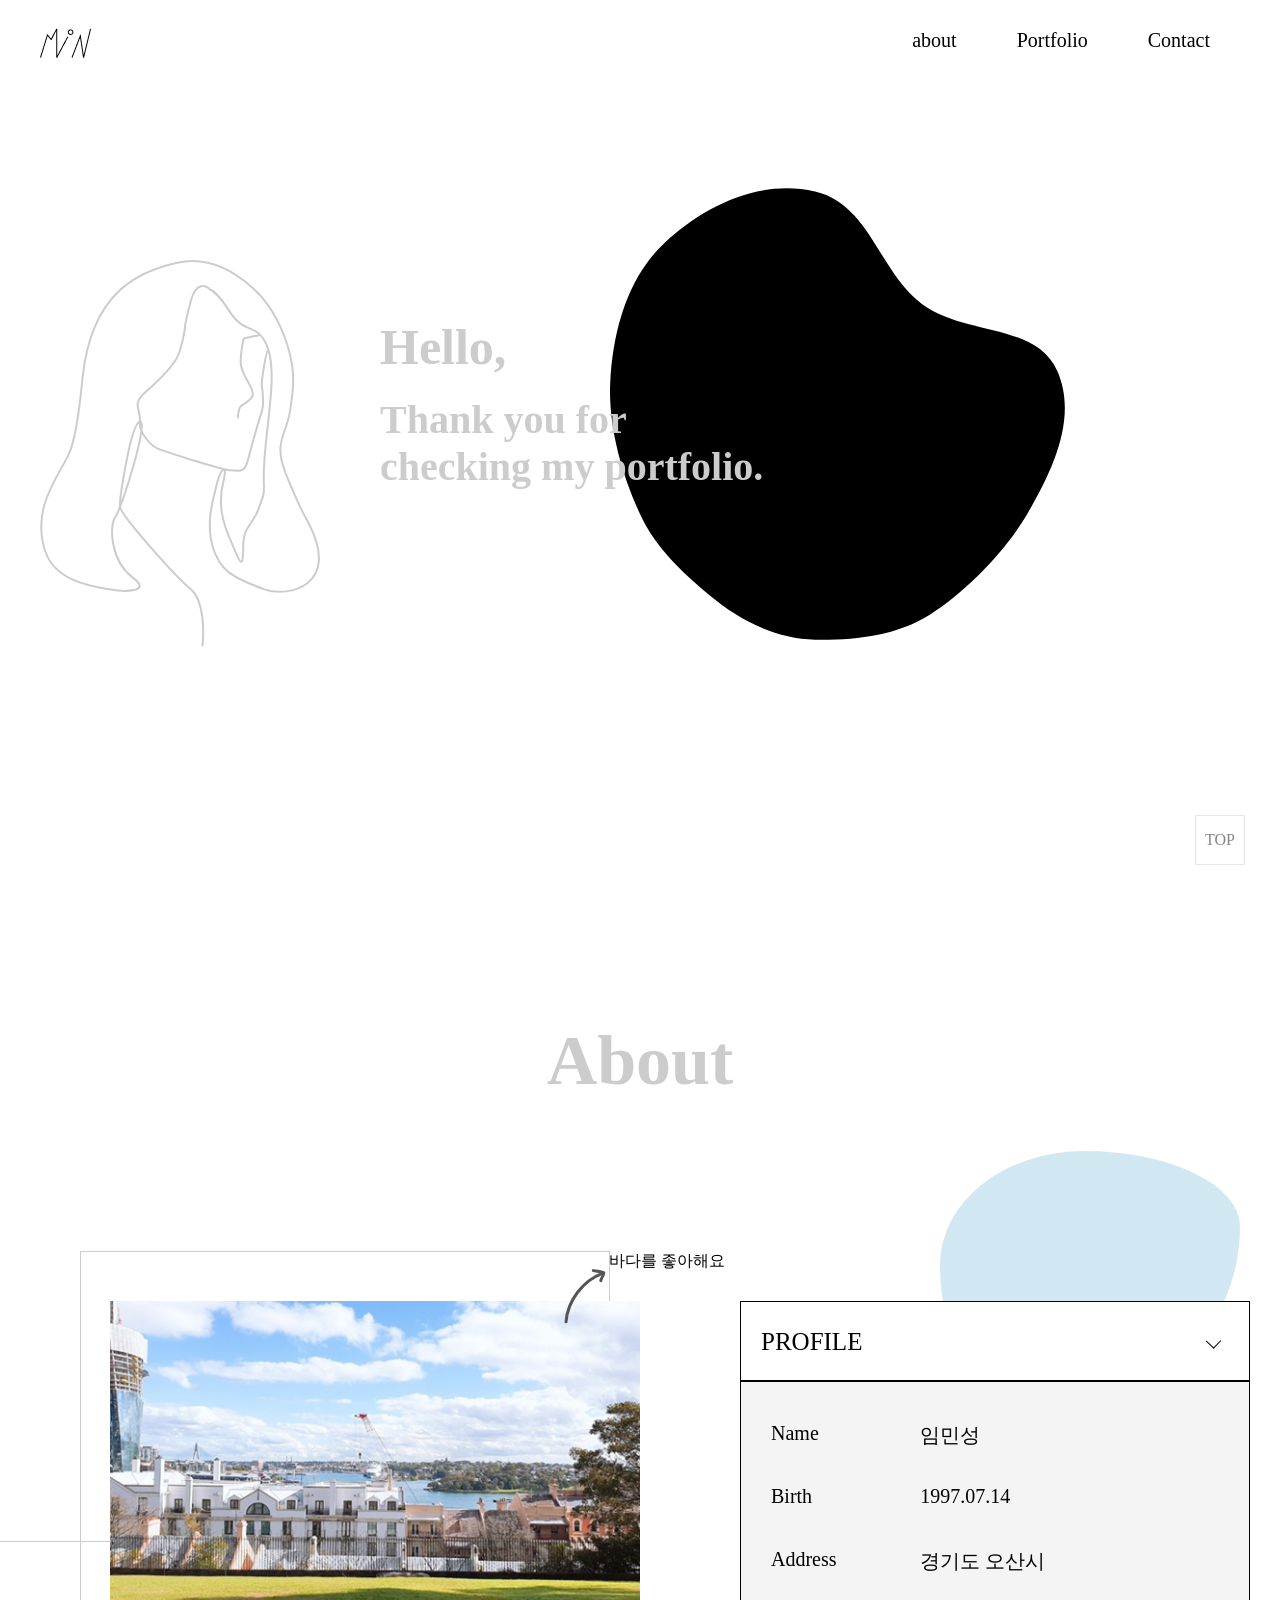
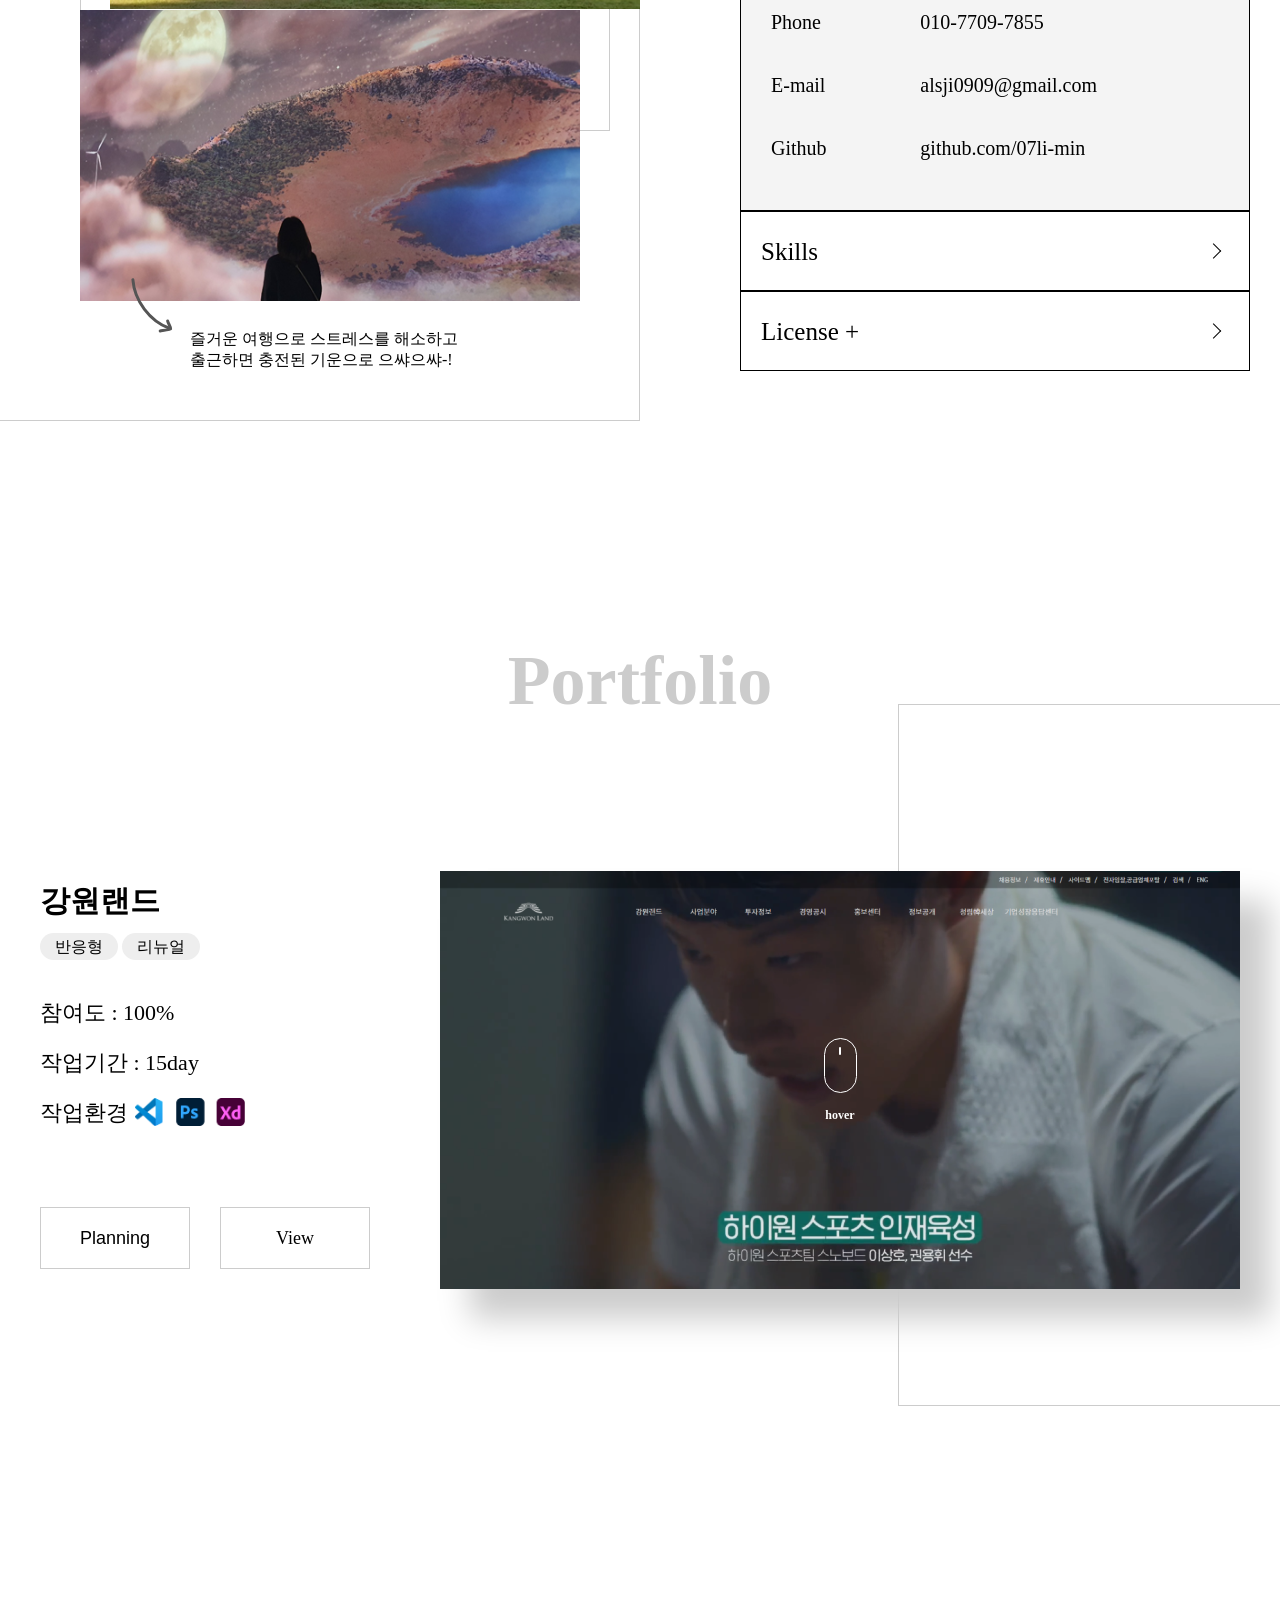
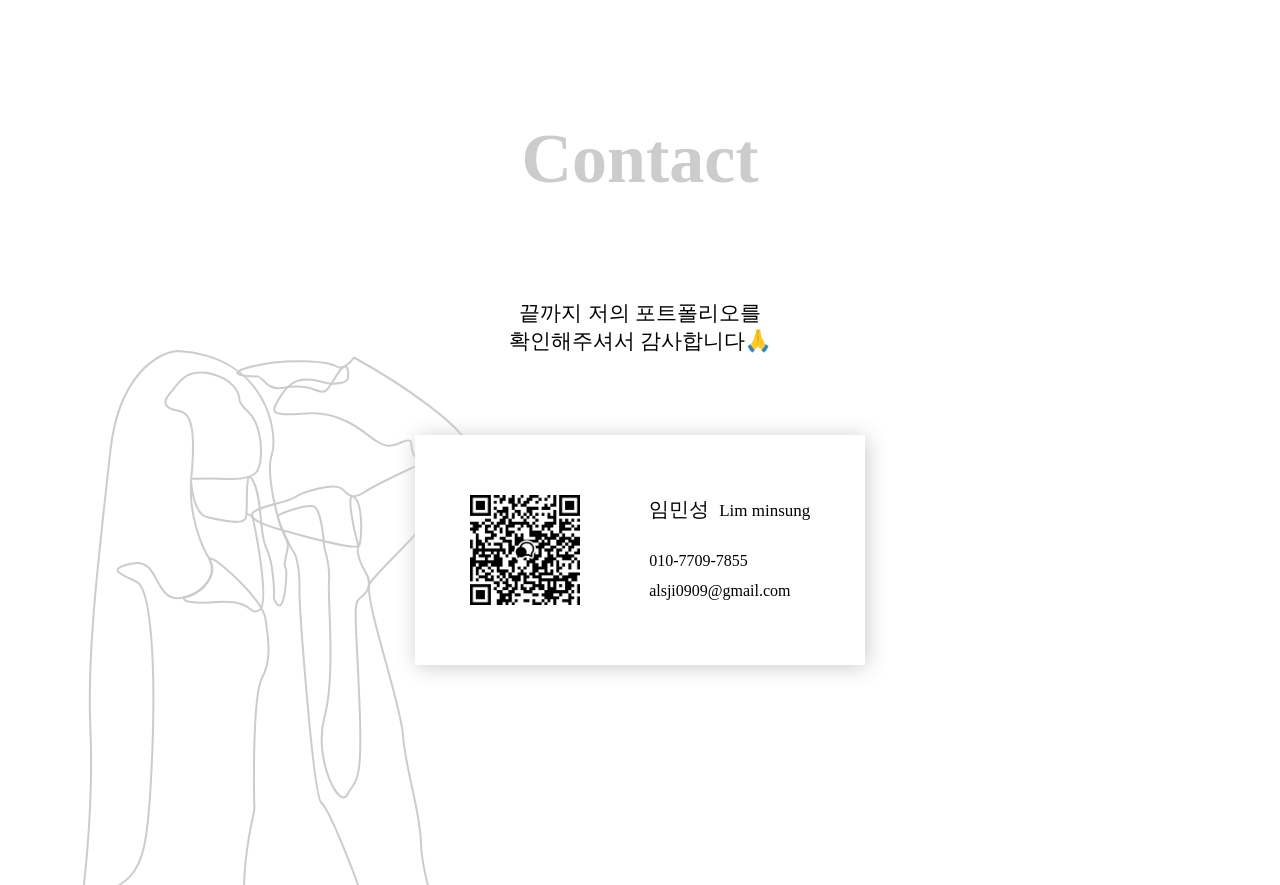
==== commit f72b1d66: "Update index.html" ====
--- a/index.html
+++ b/index.html
@@ -128,7 +128,7 @@
                 </li>
                 <li>
                   <p class="tit">Address</p>
-                  <span class="txt">경기도 부천시 상동</span>
+                  <span class="txt">경기도 오산시</span>
                 </li>
                 <li>
                   <p class="tit">Phone</p>
@@ -603,4 +603,4 @@
 
 
 </body>
-</html>+</html>
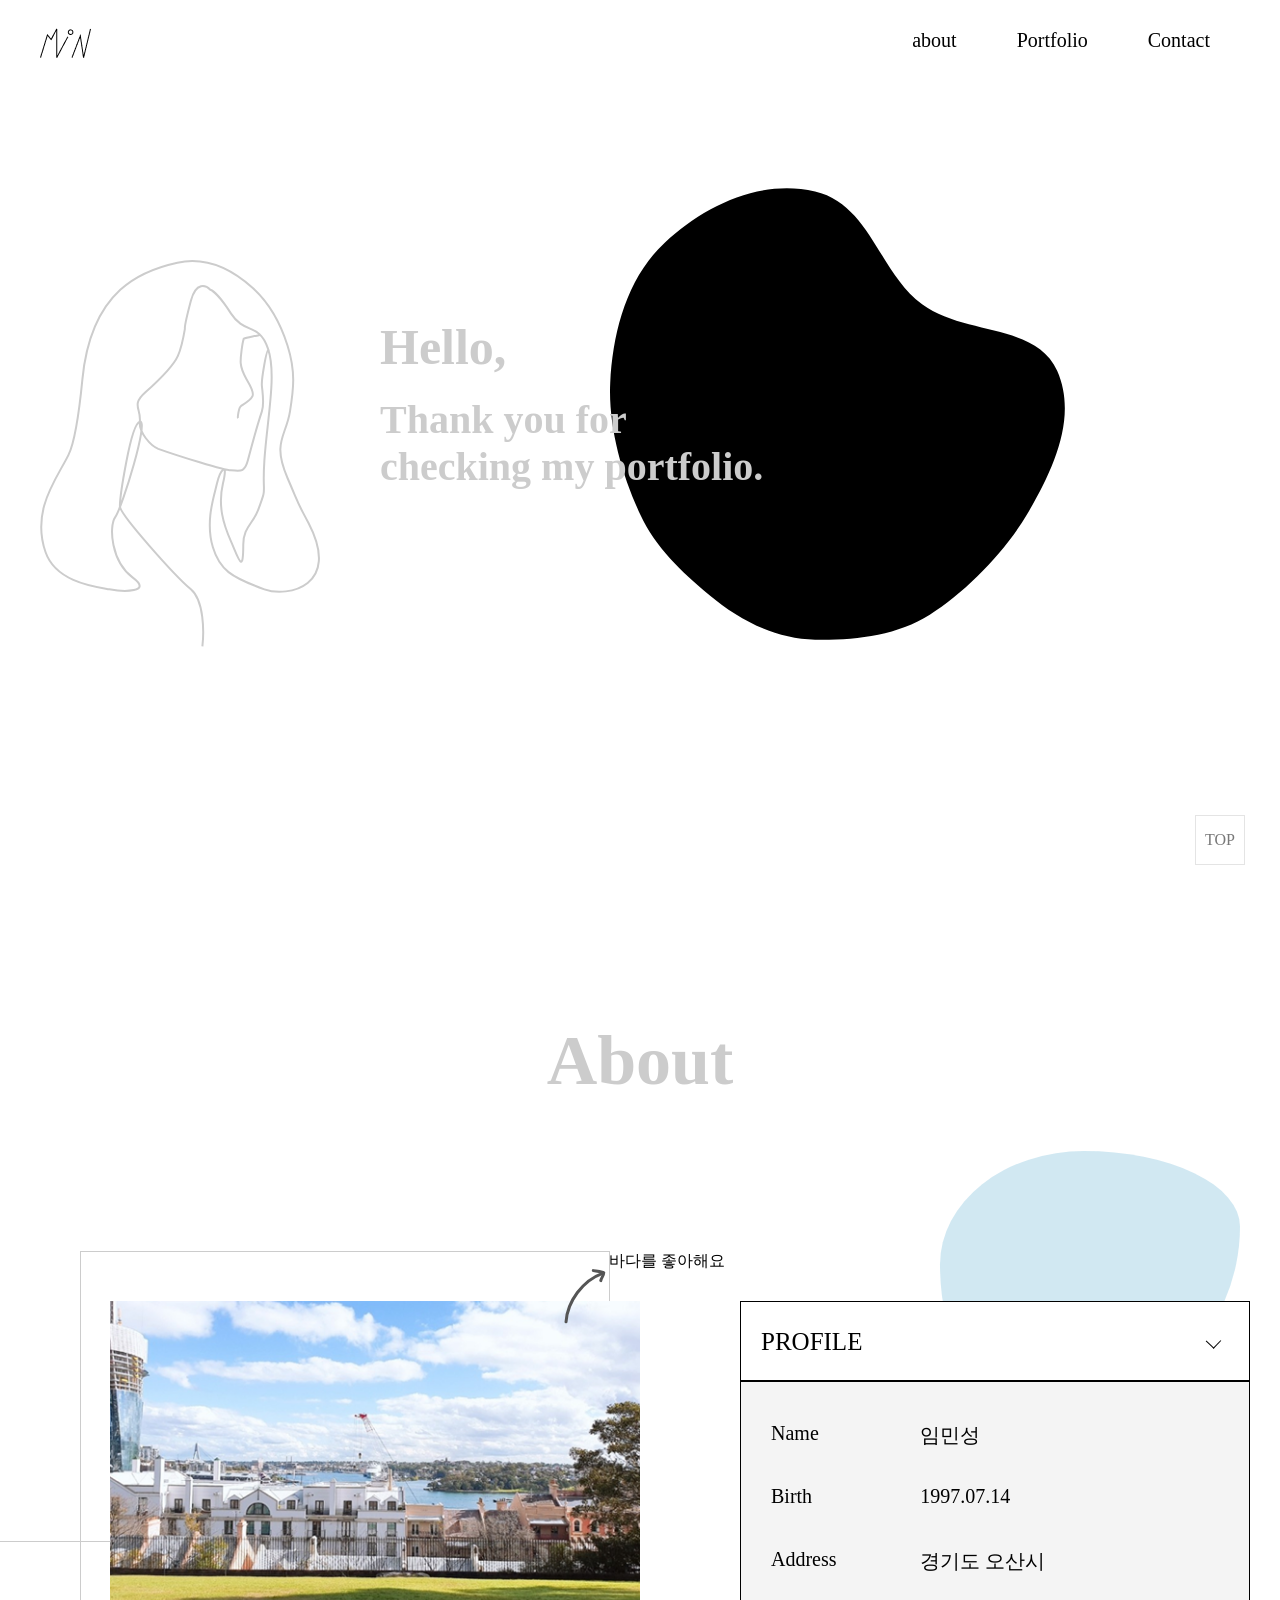
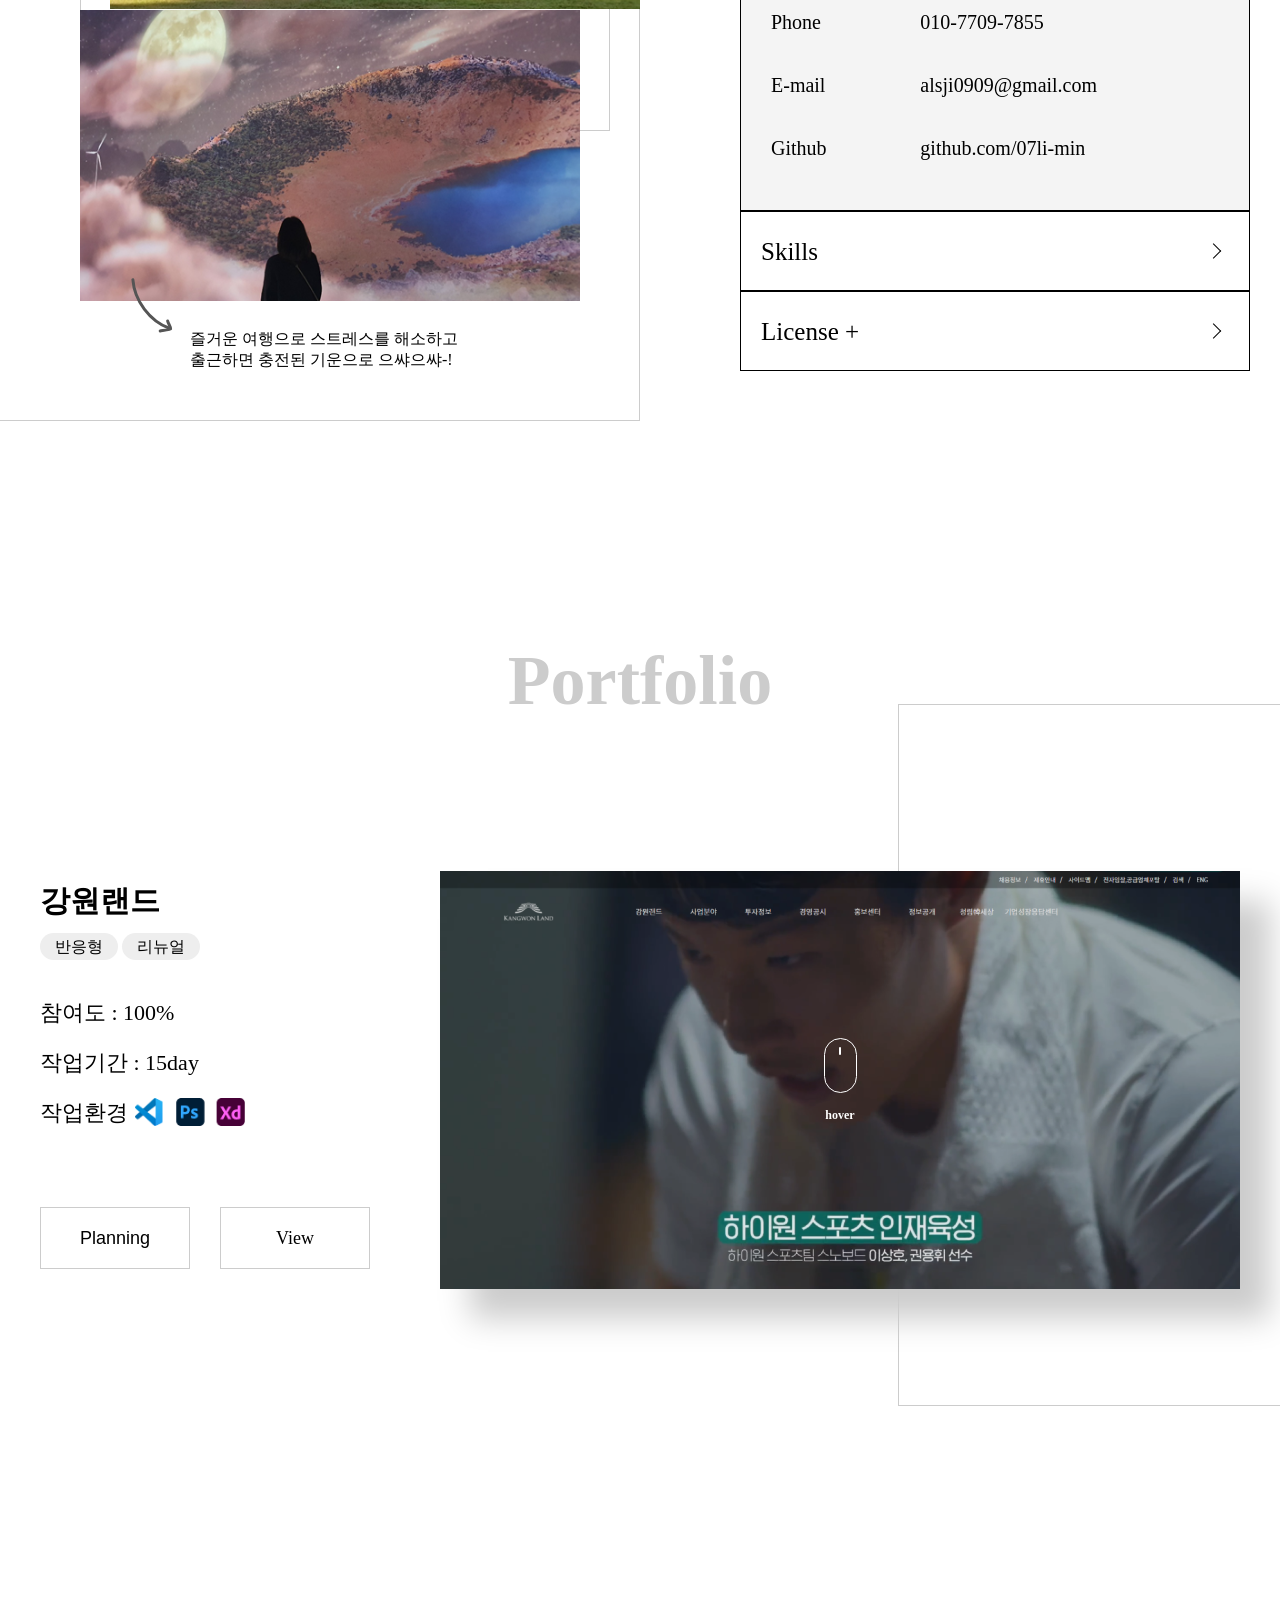
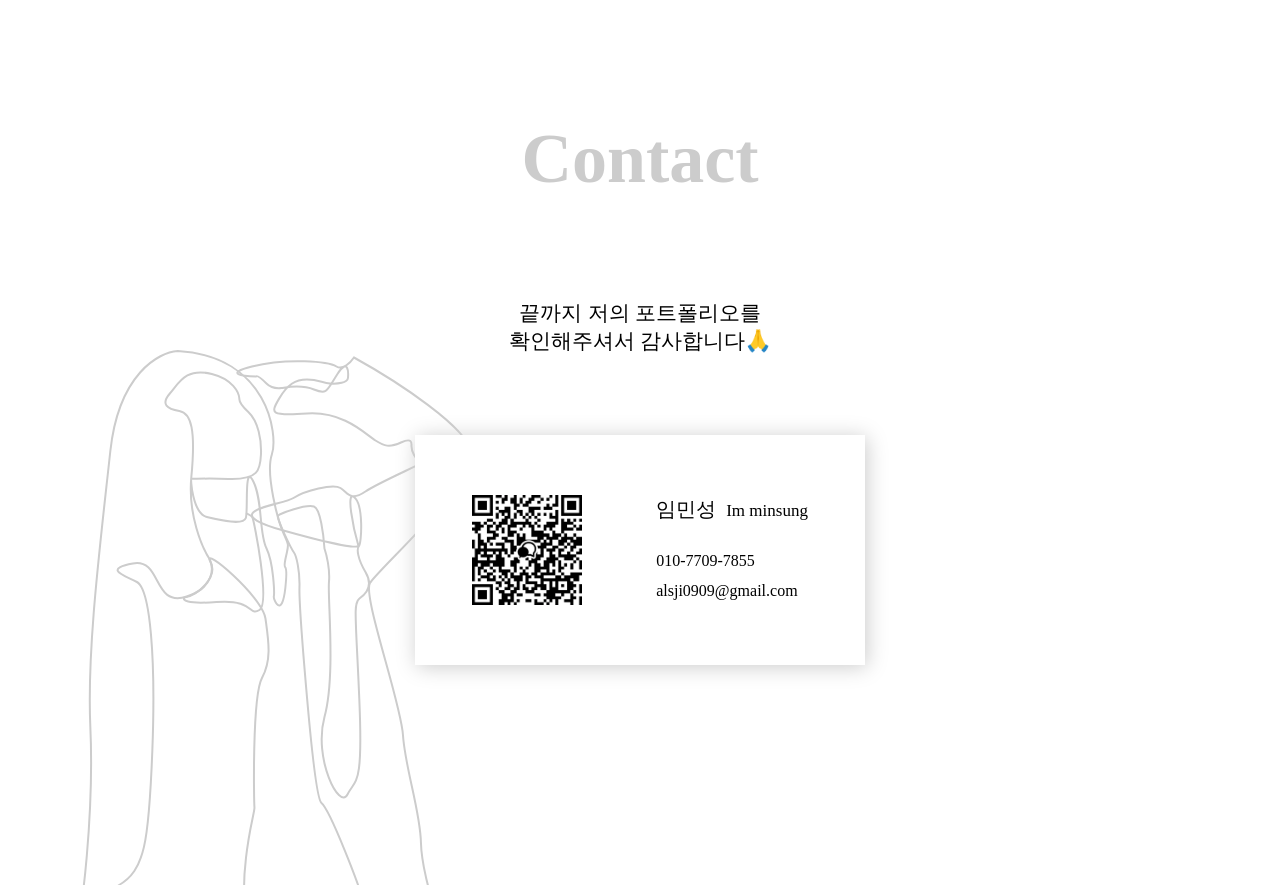
==== commit 55bba57e: "Update index.html" ====
--- a/index.html
+++ b/index.html
@@ -178,6 +178,11 @@
                     <i><img src="./img/github-icon.png" alt="git"></i>Github</p>
                   <span class="txt">vscode git 사용 및 기초 활용 가능 </span>
                 </li>
+                <li>
+                  <p class="tit">
+                    <i><img src="./img/frame-icon.png" alt="git"></i>Frame</p>
+                  <span class="txt">Frame 기초 툴 활용 가능</span>
+                </li>
               </ul>
             </li>
             <li class="menu1 lh">
@@ -207,6 +212,10 @@
                   <div class="txt">
                     <strong>2018.11 ~ 2019.06</strong>
                     <span>현대카드_인바운드 상담사</span>
+                  </div>
+                  <div class="txt">
+                    <strong>2022.02 ~ 2025.07</strong>
+                    <span>웹퍼블리셔 및 기본 웹디자인</span>
                   </div>
                 </li>
               </ul>
@@ -404,7 +413,7 @@
         <ul class="cont-box" data-aos="fade-up" data-aos-delay="200" >
           <li class="qr-code"><a href="//open.kakao.com/o/skmzqORd"><img src="./img/KakaoTalk_QR.jpg" alt="카카오톡QR코드"></a></li>
           <li class="txt-area">
-            <h3 class="sub-tit">임민성<span>Lim minsung</span></h3>
+            <h3 class="sub-tit">임민성<span>Im minsung</span></h3>
             <p class="phon">010-7709-7855</p>
             <p class="email">alsji0909@gmail.com</p>
           </li>
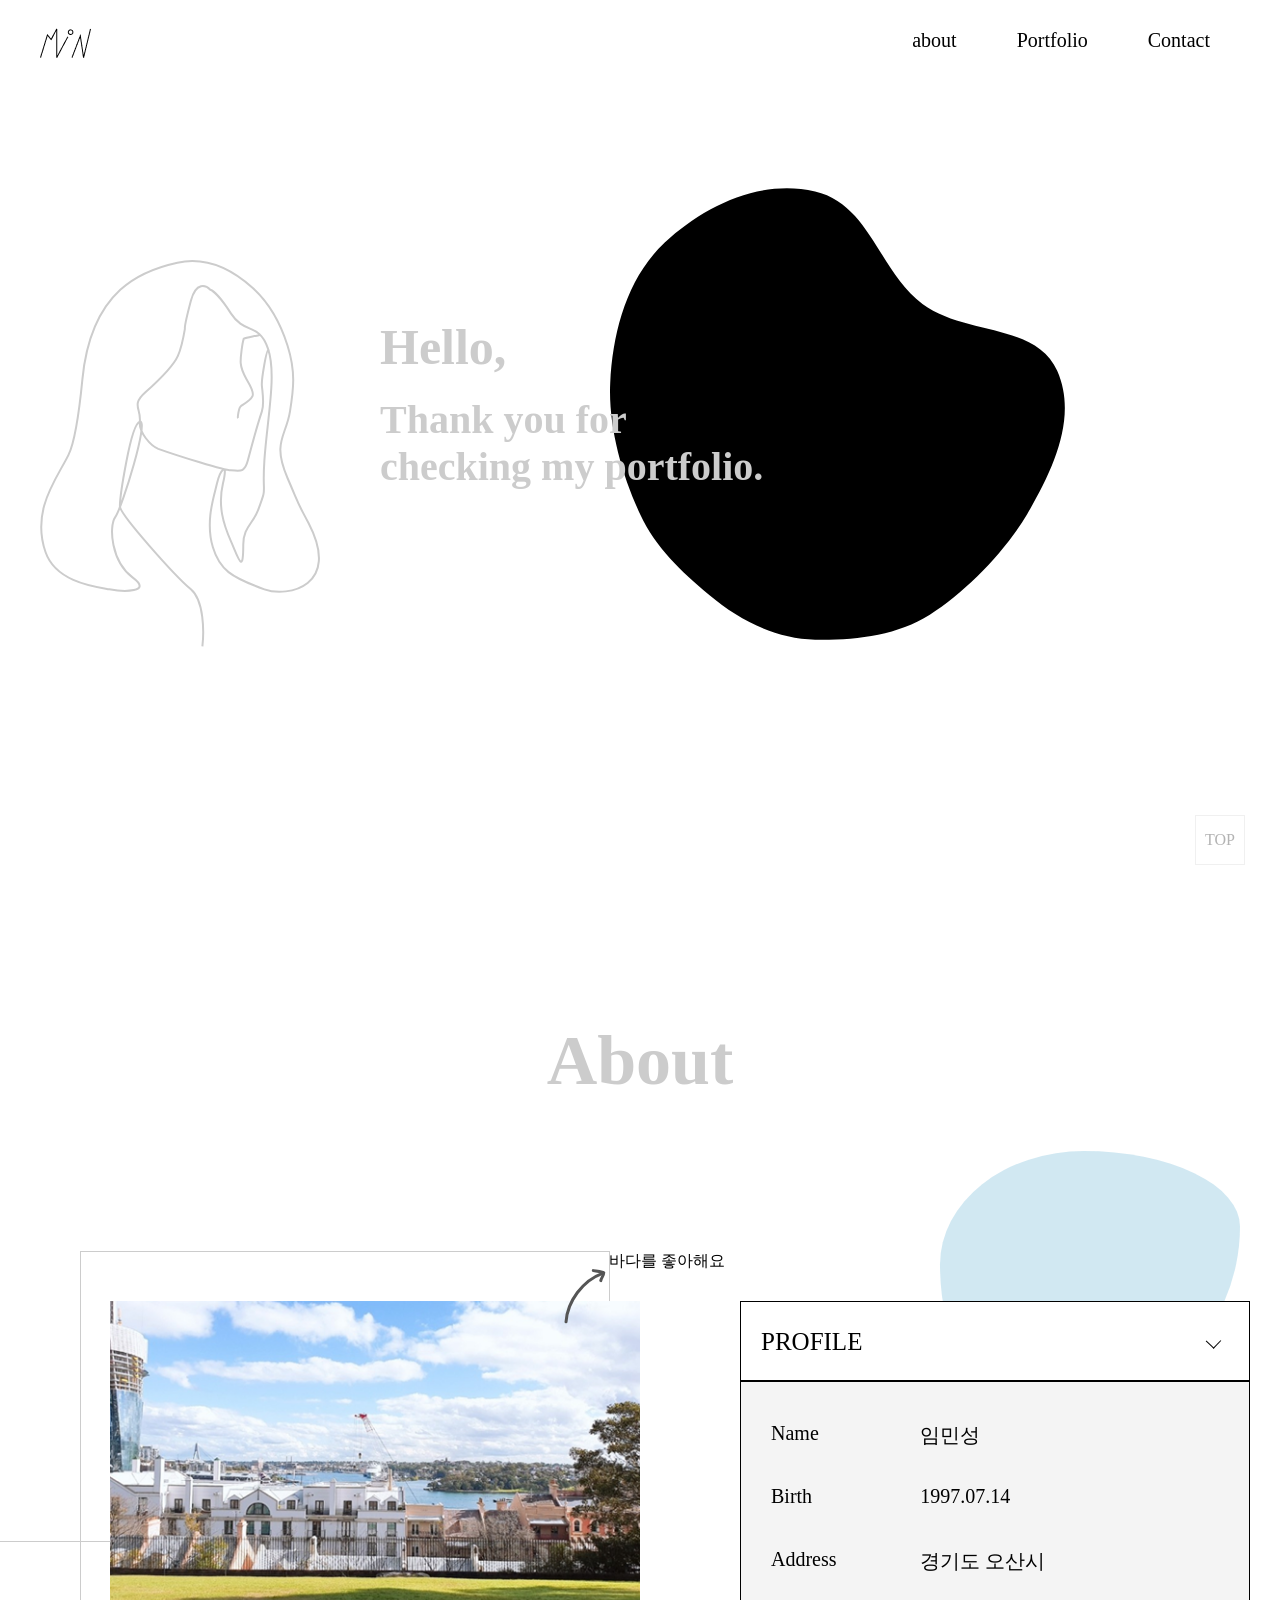
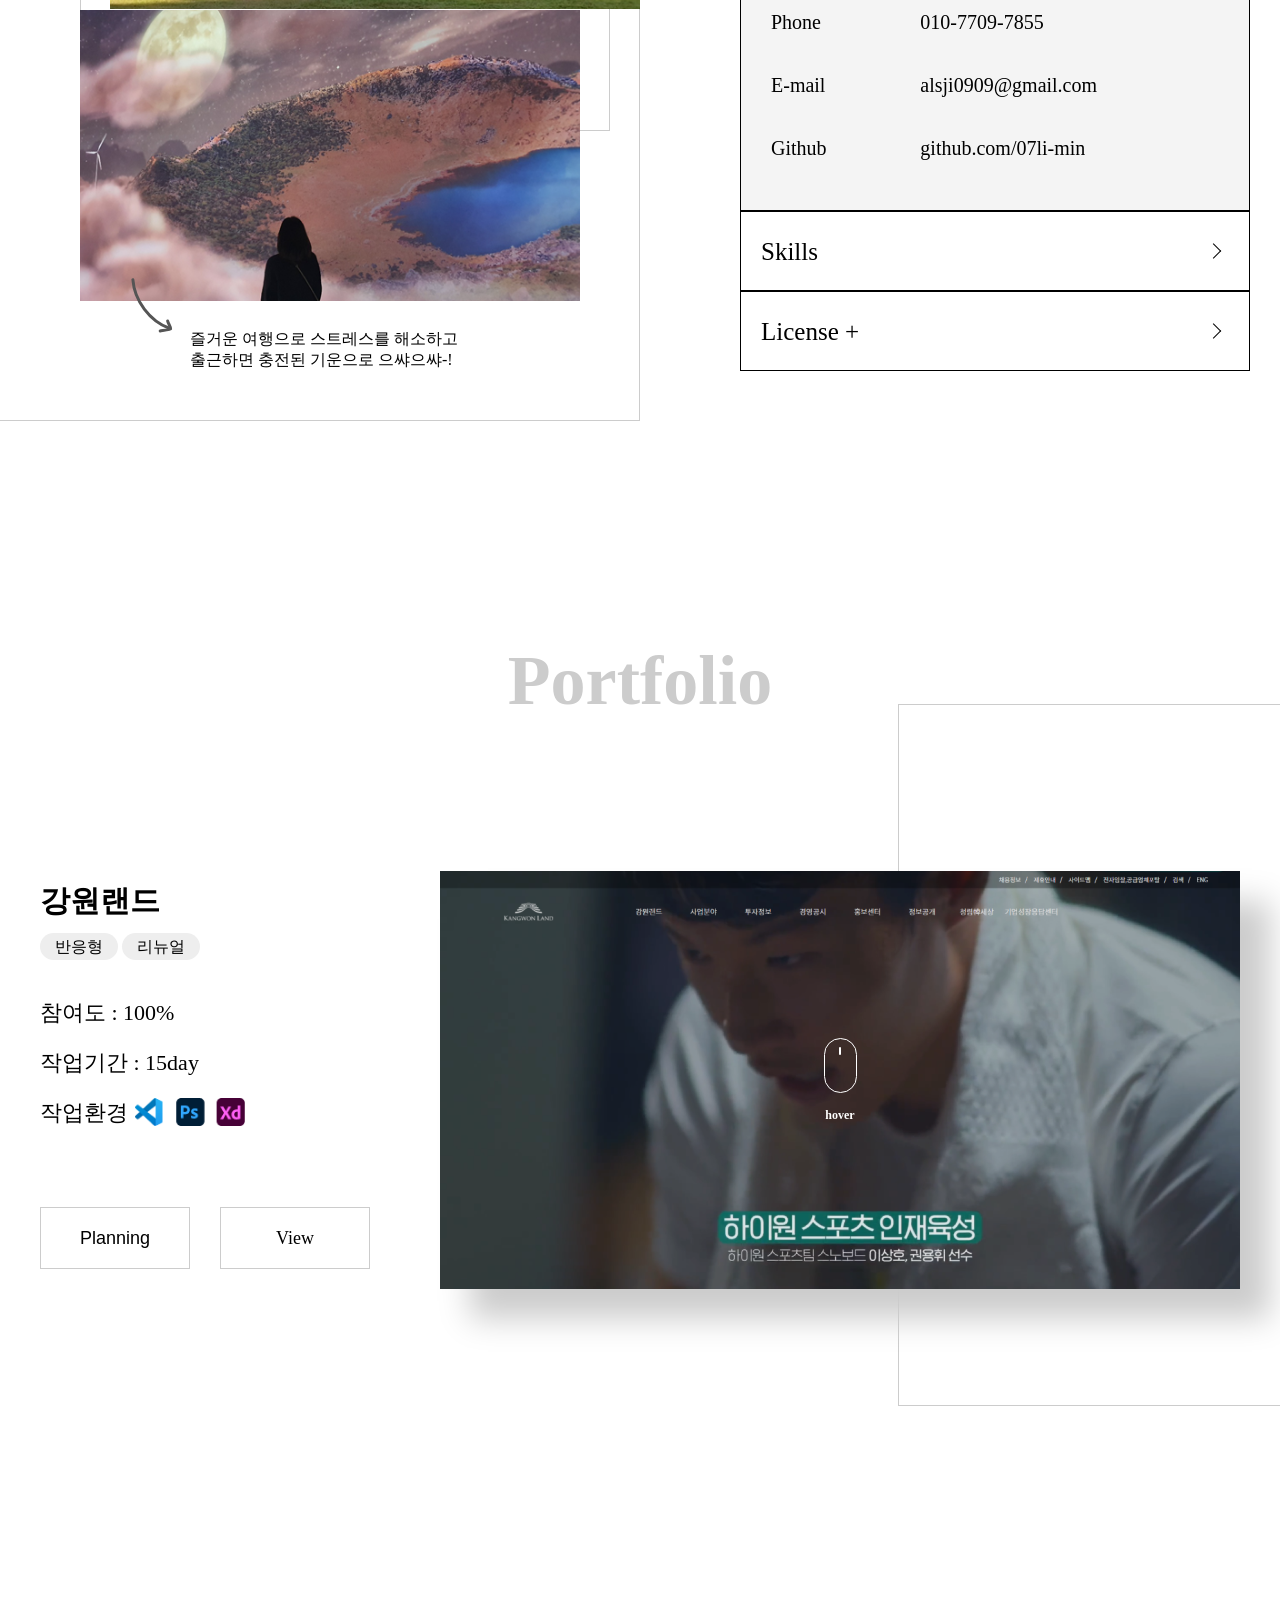
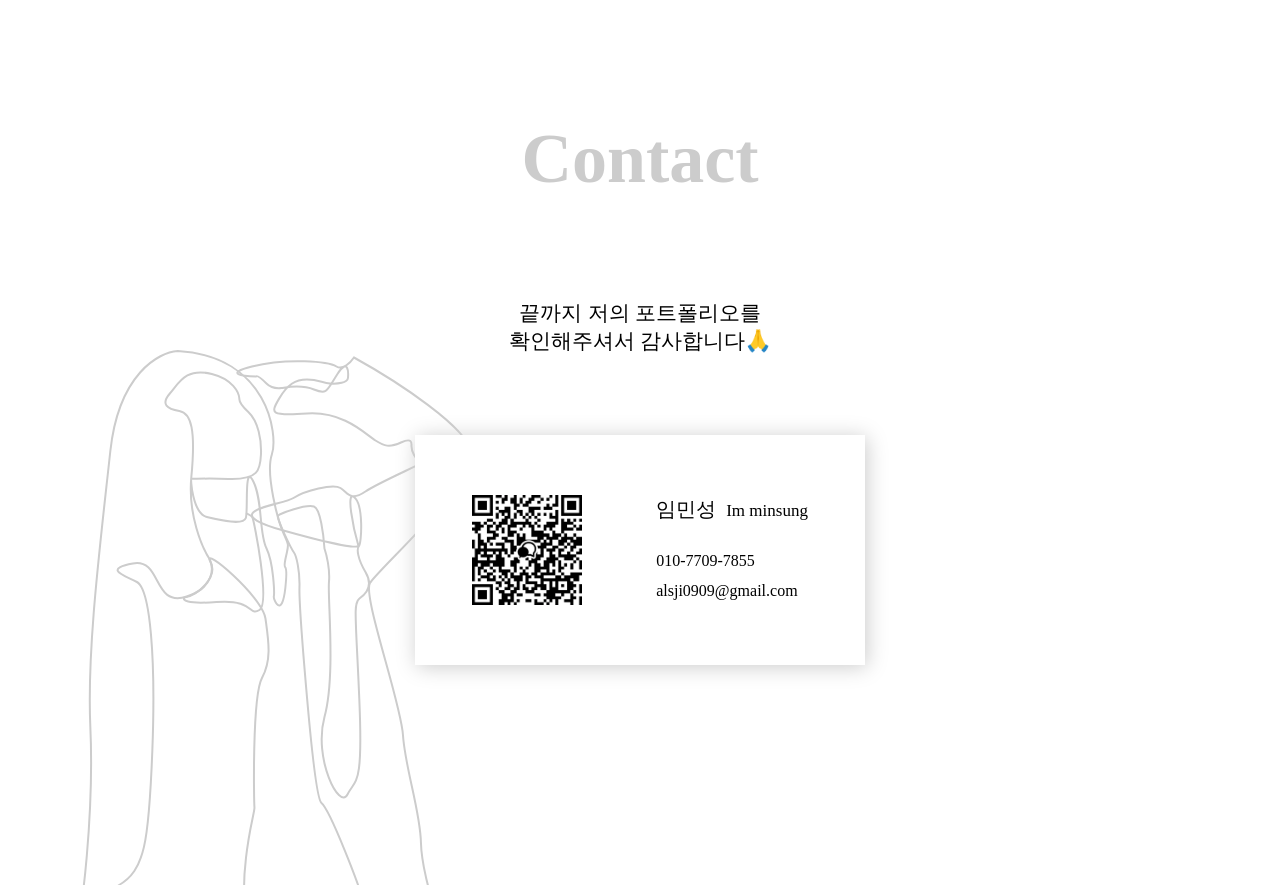
==== commit 91f0dee6: "Update index.html" ====
--- a/index.html
+++ b/index.html
@@ -215,7 +215,7 @@
                   </div>
                   <div class="txt">
                     <strong>2022.02 ~ 2025.07</strong>
-                    <span>웹퍼블리셔 및 기본 웹디자인</span>
+                    <span>코멧위즈_웹퍼블리셔 및 웹디자인</span>
                   </div>
                 </li>
               </ul>
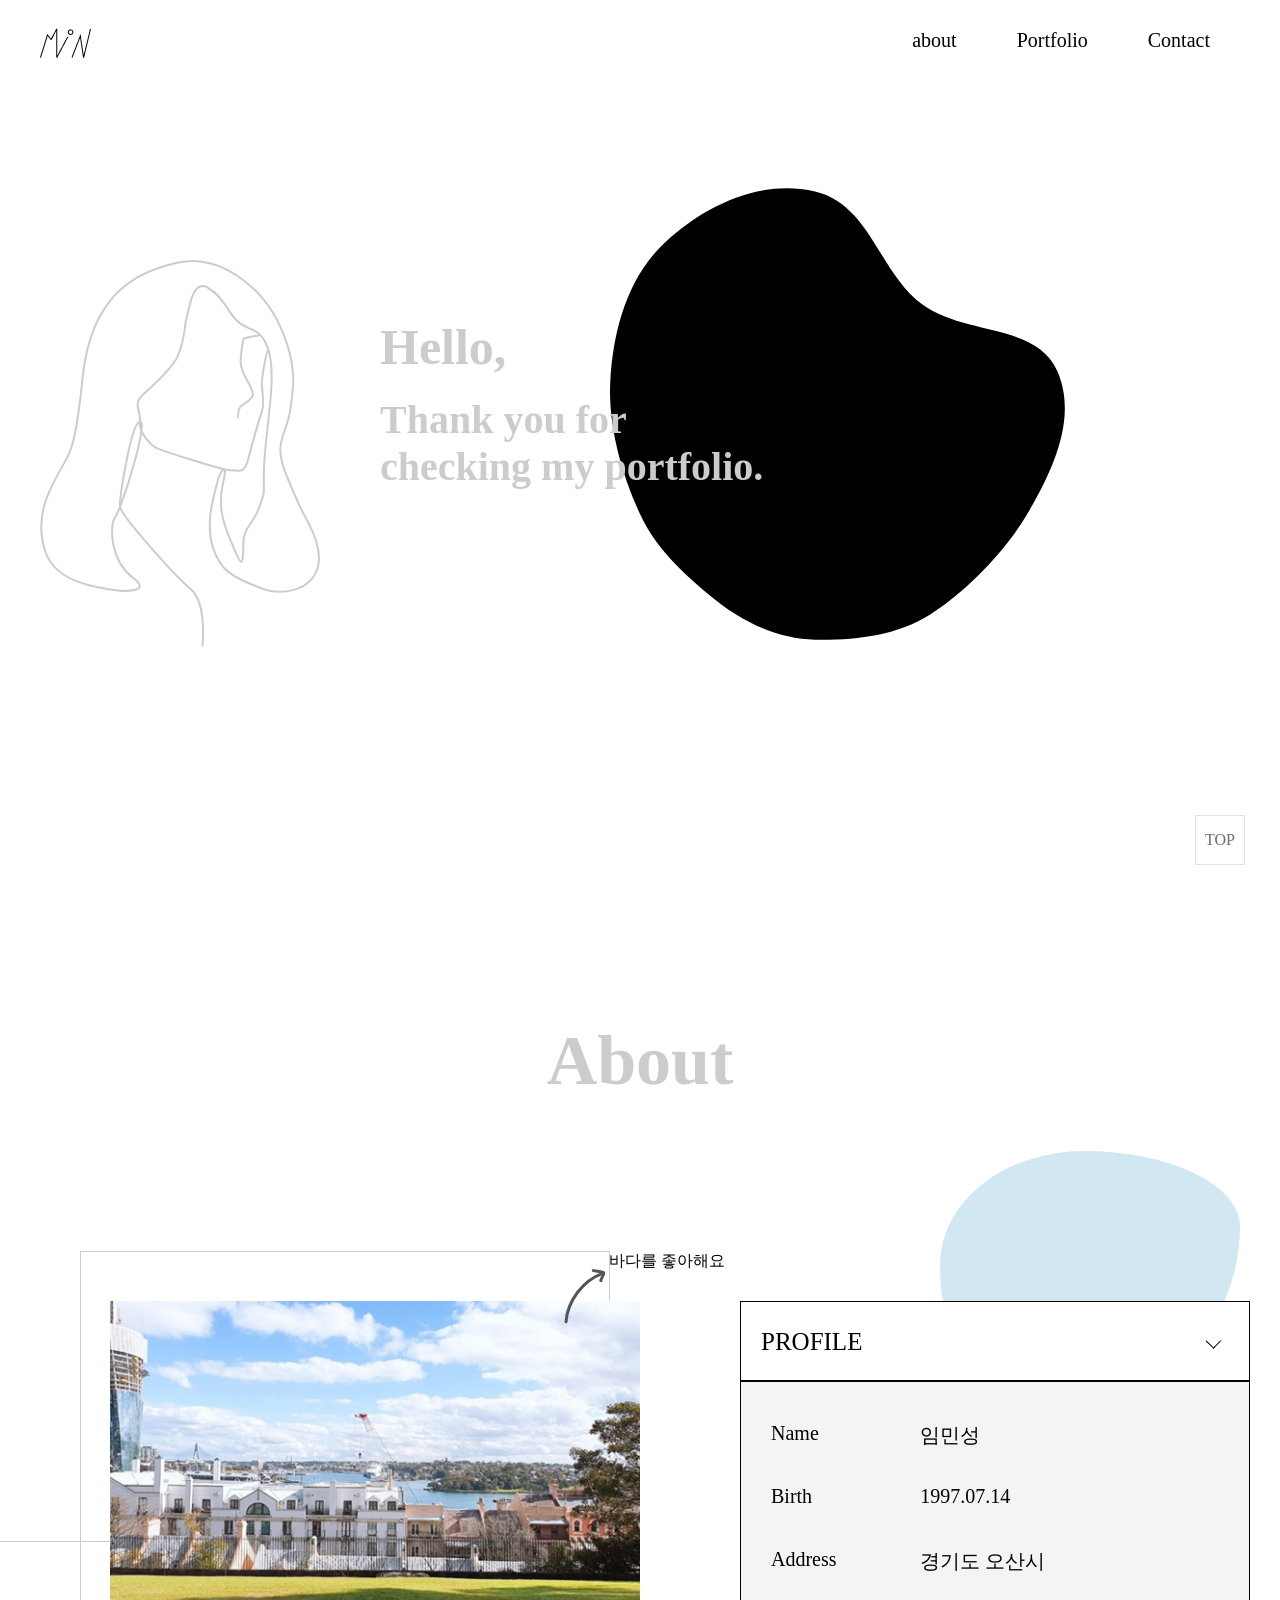
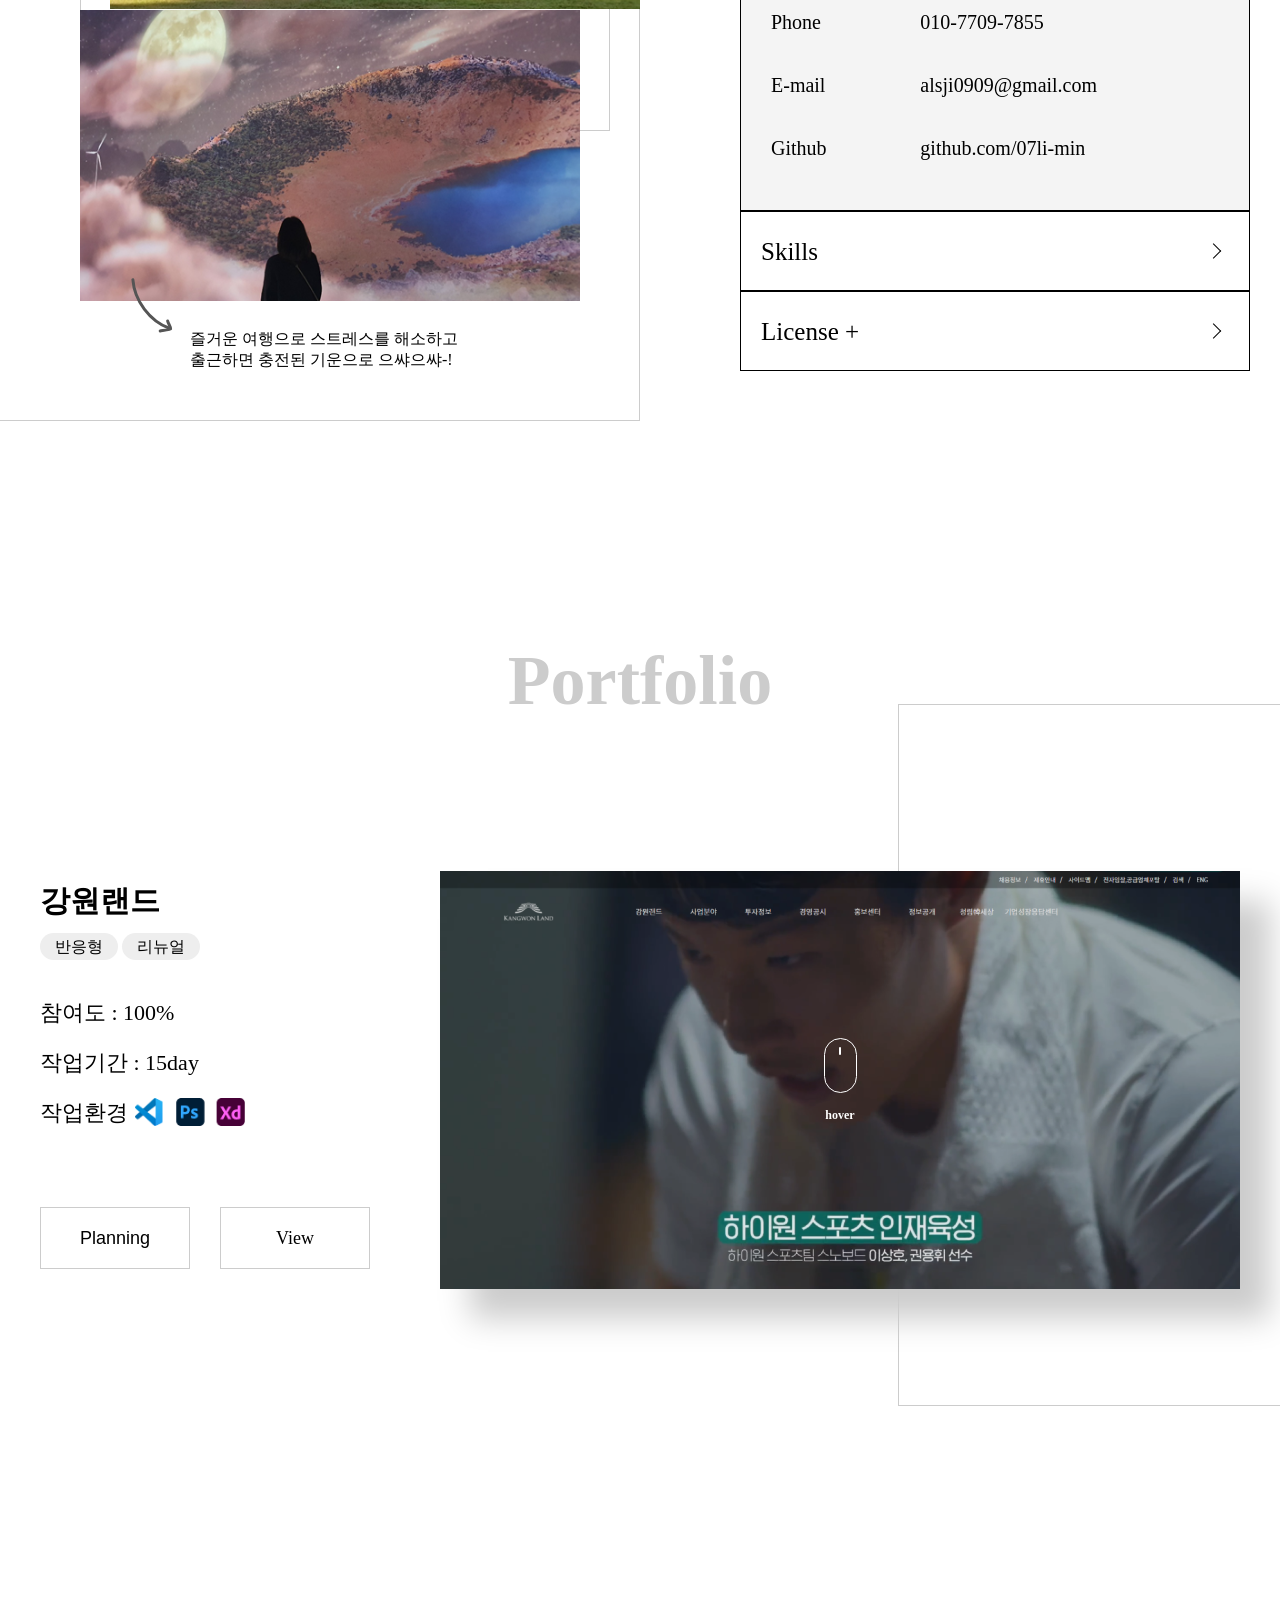
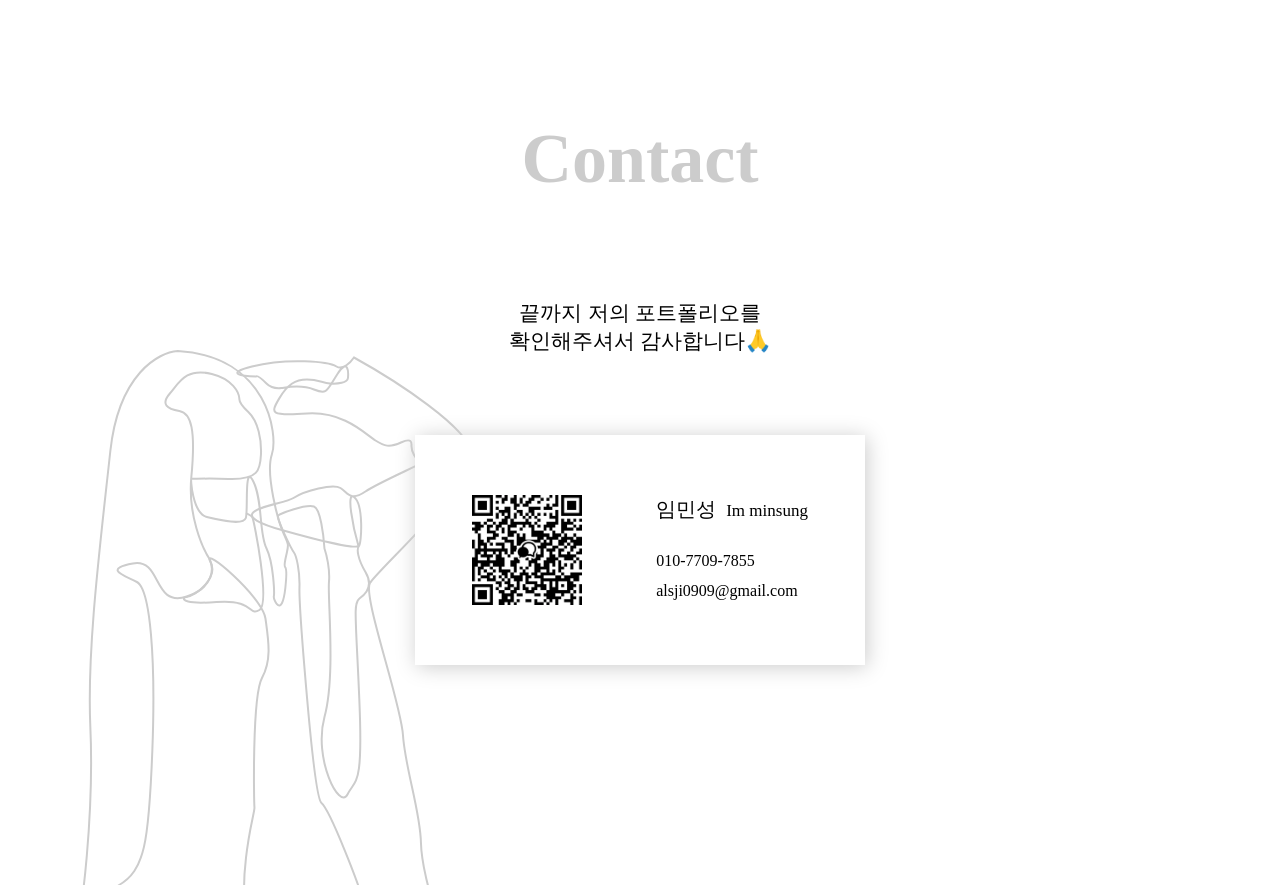
==== commit fdfee5c1: "Update index.html" ====
--- a/index.html
+++ b/index.html
@@ -215,7 +215,7 @@
                   </div>
                   <div class="txt">
                     <strong>2022.02 ~ 2025.07</strong>
-                    <span>코멧위즈_웹퍼블리셔 및 웹디자인</span>
+                    <span>코멧위즈_웹퍼블리셔 및 디자인</span>
                   </div>
                 </li>
               </ul>
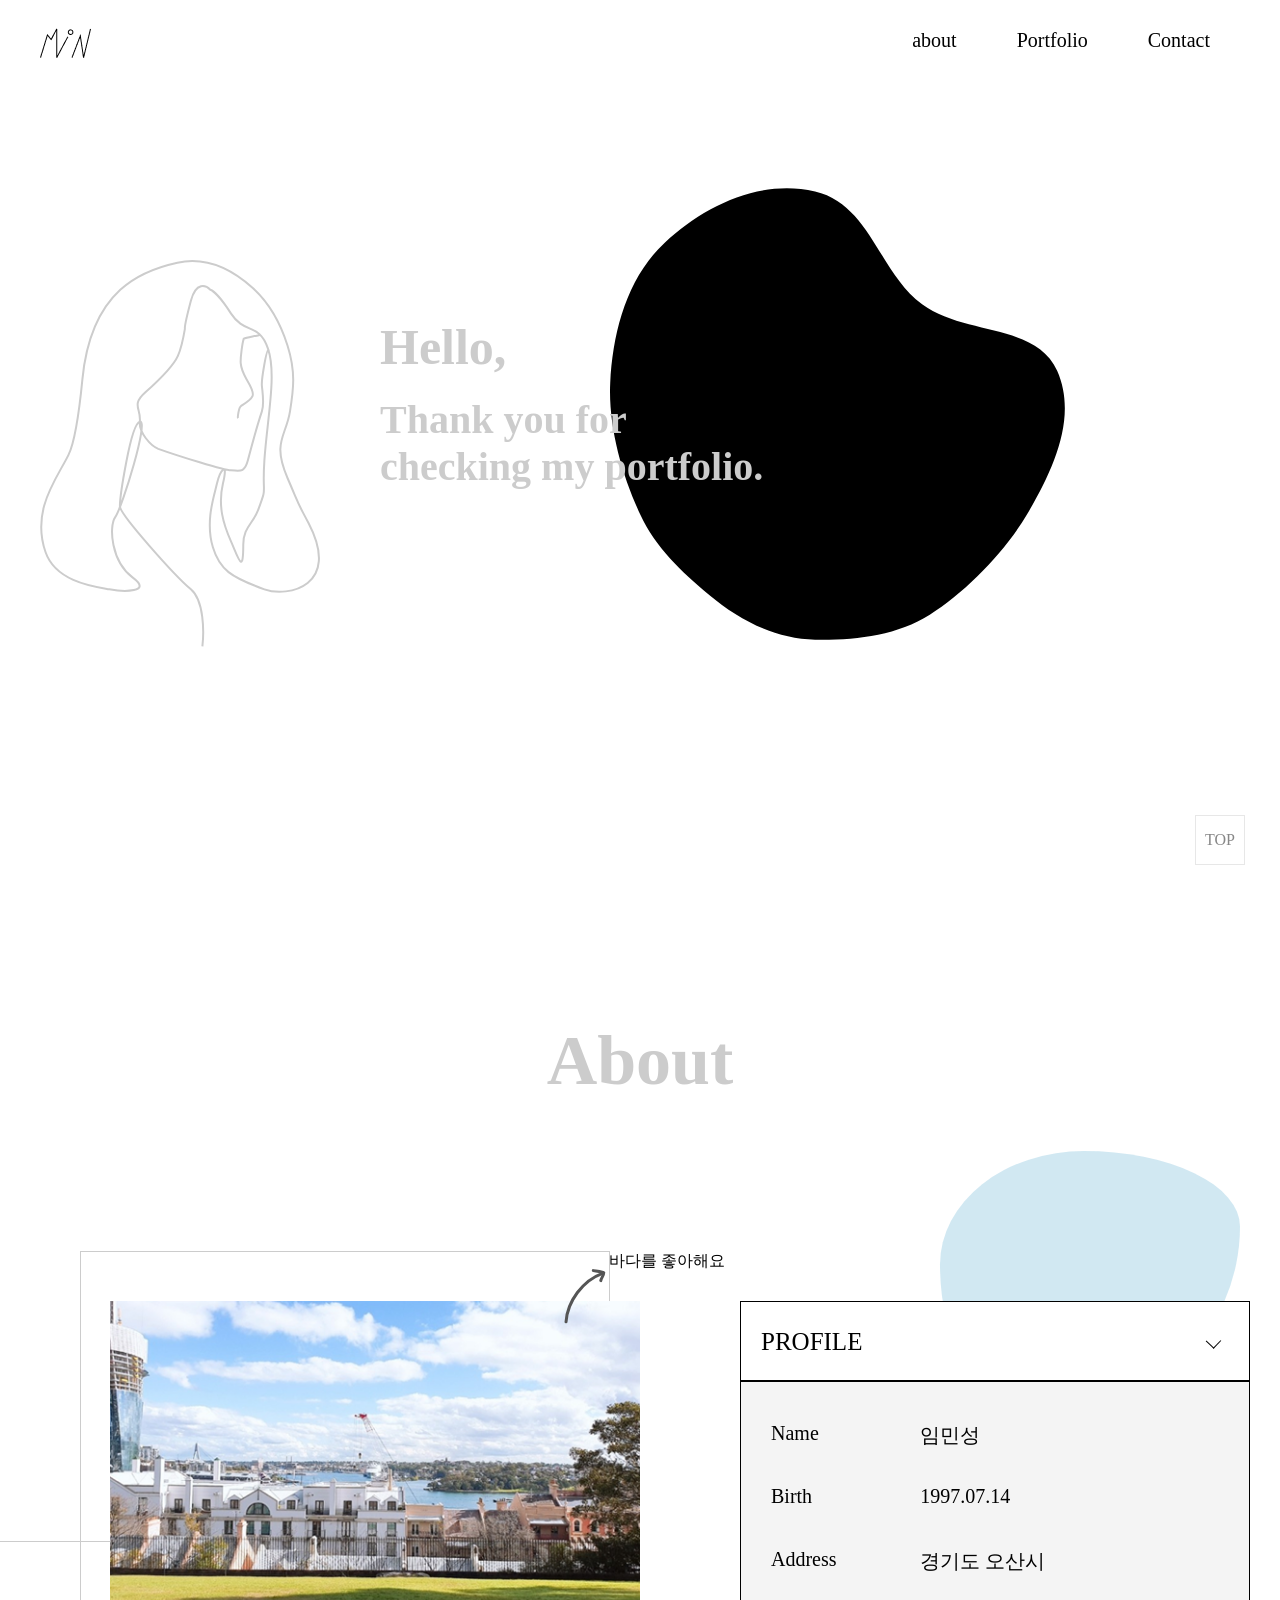
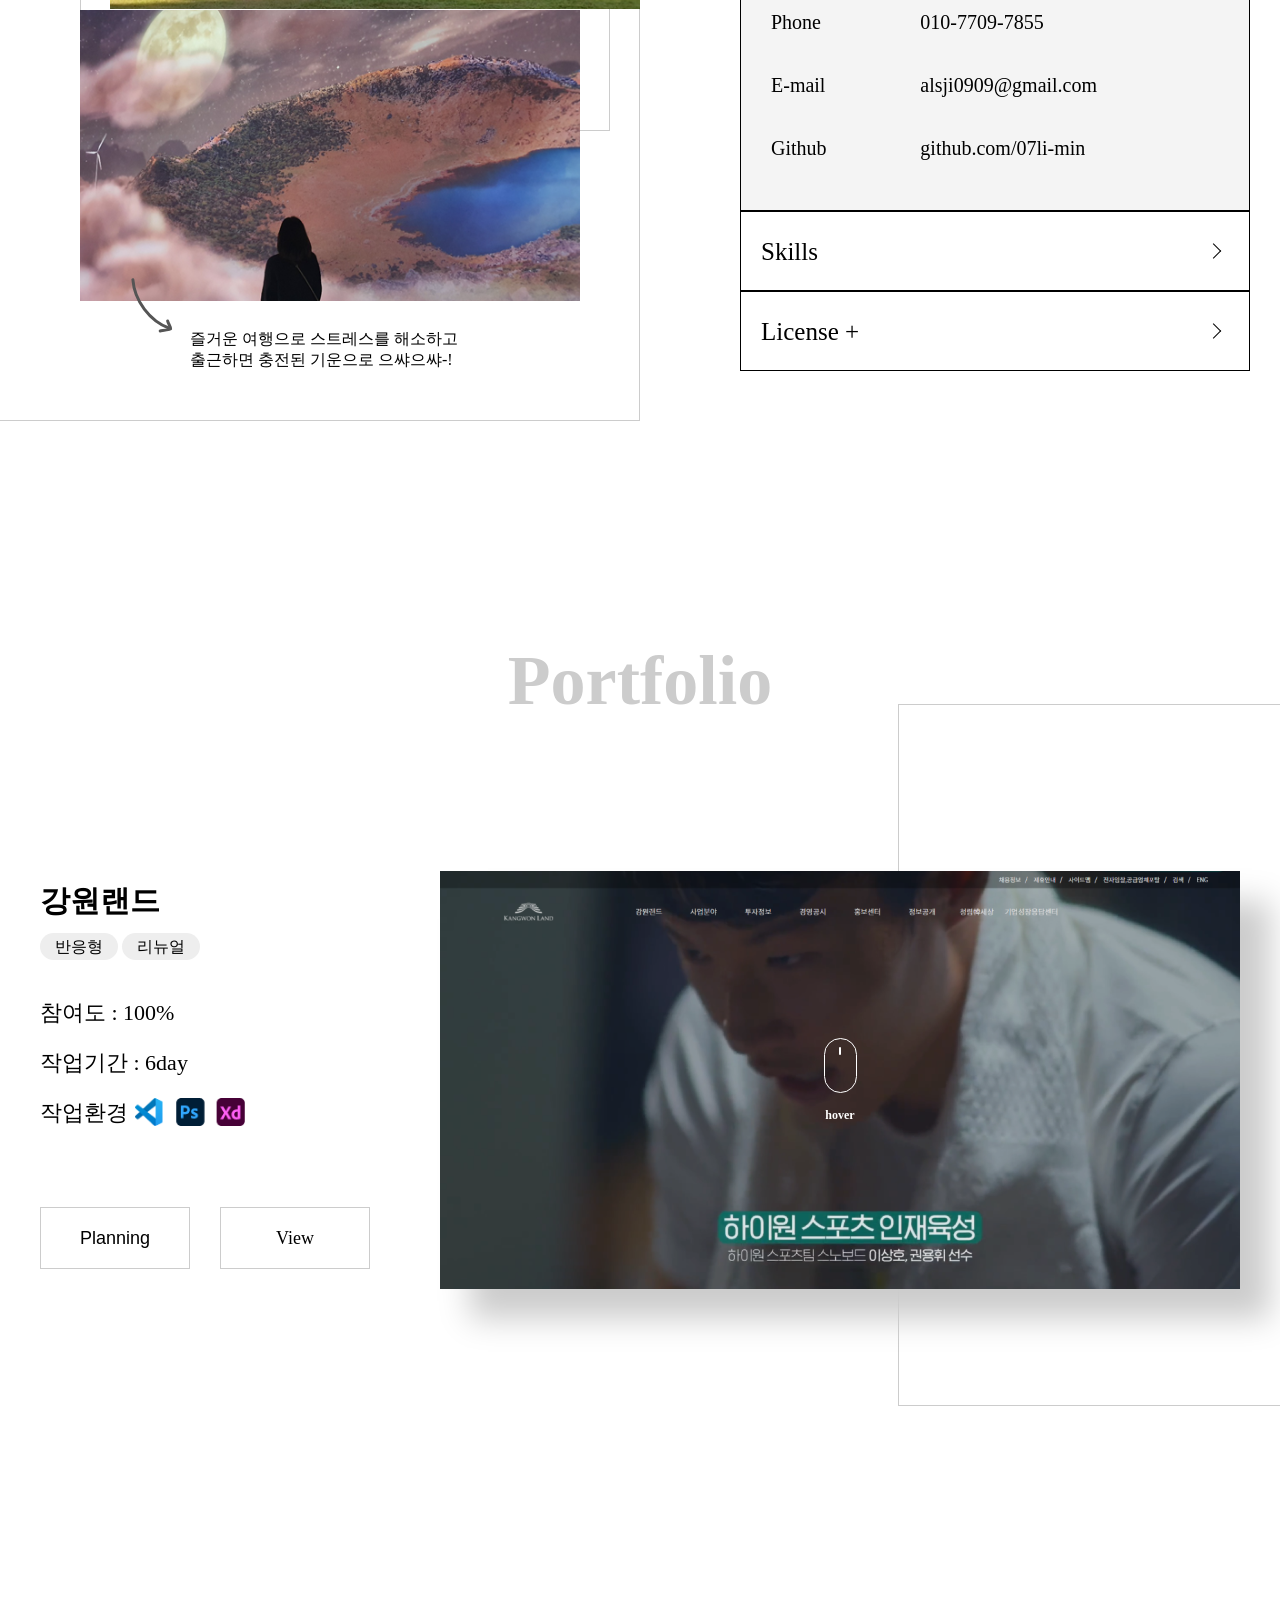
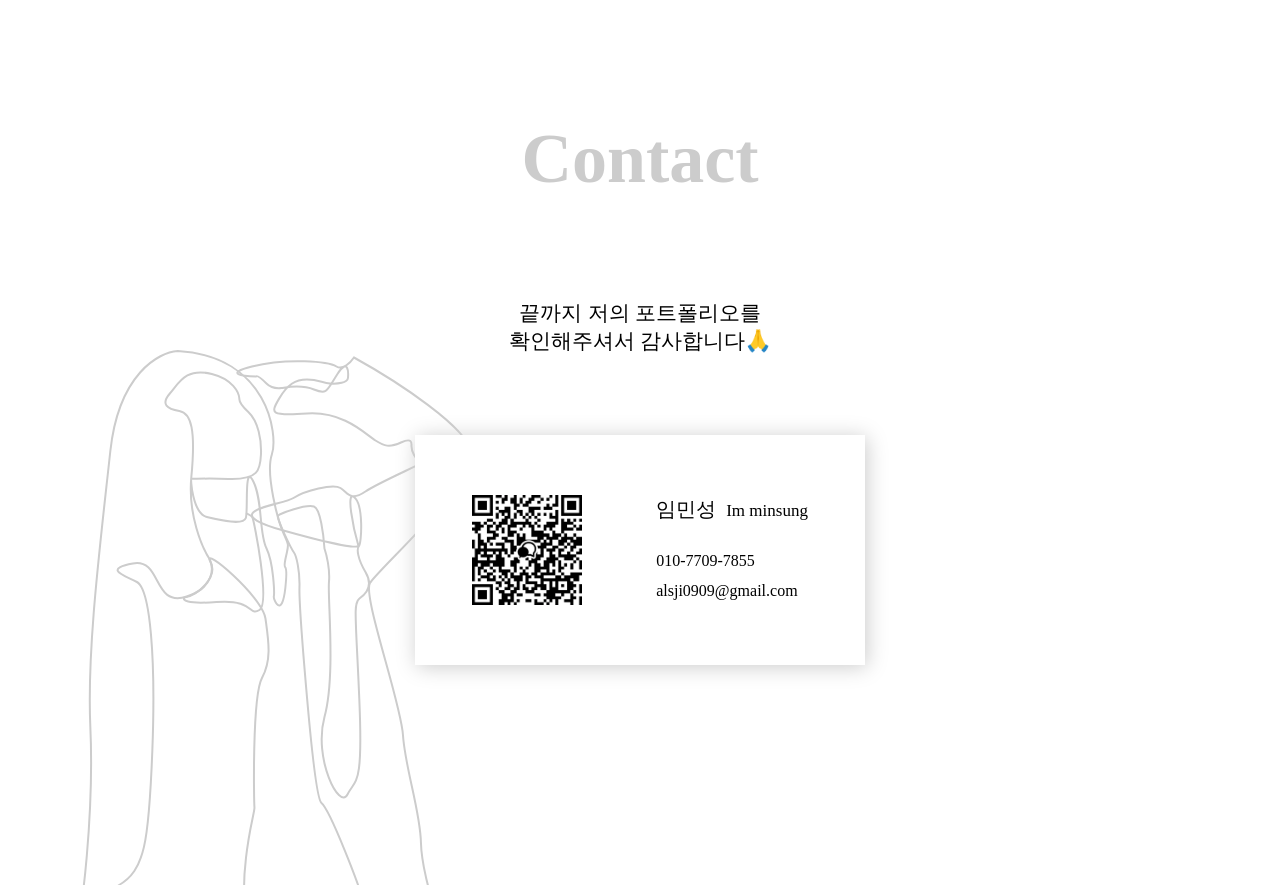
==== commit b9aa1386: "Update index.html" ====
--- a/index.html
+++ b/index.html
@@ -241,7 +241,7 @@
                     <span>리뉴얼</span>
                   </p>
                   <p class="txt">참여도 : 100%</p>
-                  <p class="txt">작업기간 : 15day</p>
+                  <p class="txt">작업기간 : 6day</p>
                   <p class="txt env">작업환경<span class="icon-img icon1"></span></p>
                 </div>
                 <div class="text-btn">
@@ -270,7 +270,7 @@
                     <span>이벤트페이지</span>
                   </p>
                   <p class="txt">참여도 : 100%</p>
-                  <p class="txt">작업기간 : 20day</p>
+                  <p class="txt">작업기간 : 1day</p>
                   <p class="txt env">작업환경<span class="icon-img icon2"></span></p>
                 </div>
                 <div class="text-btn">
@@ -299,7 +299,7 @@
                     <span>리디자인</span>
                   </p>
                   <p class="txt">참여도 : 100%</p>
-                  <p class="txt">작업기간 : 20day</p>
+                  <p class="txt">작업기간 : 10day</p>
                   <p class="txt env">작업환경<span class="icon-img icon3"></span></p>
                 </div>
                 <div class="text-btn">
